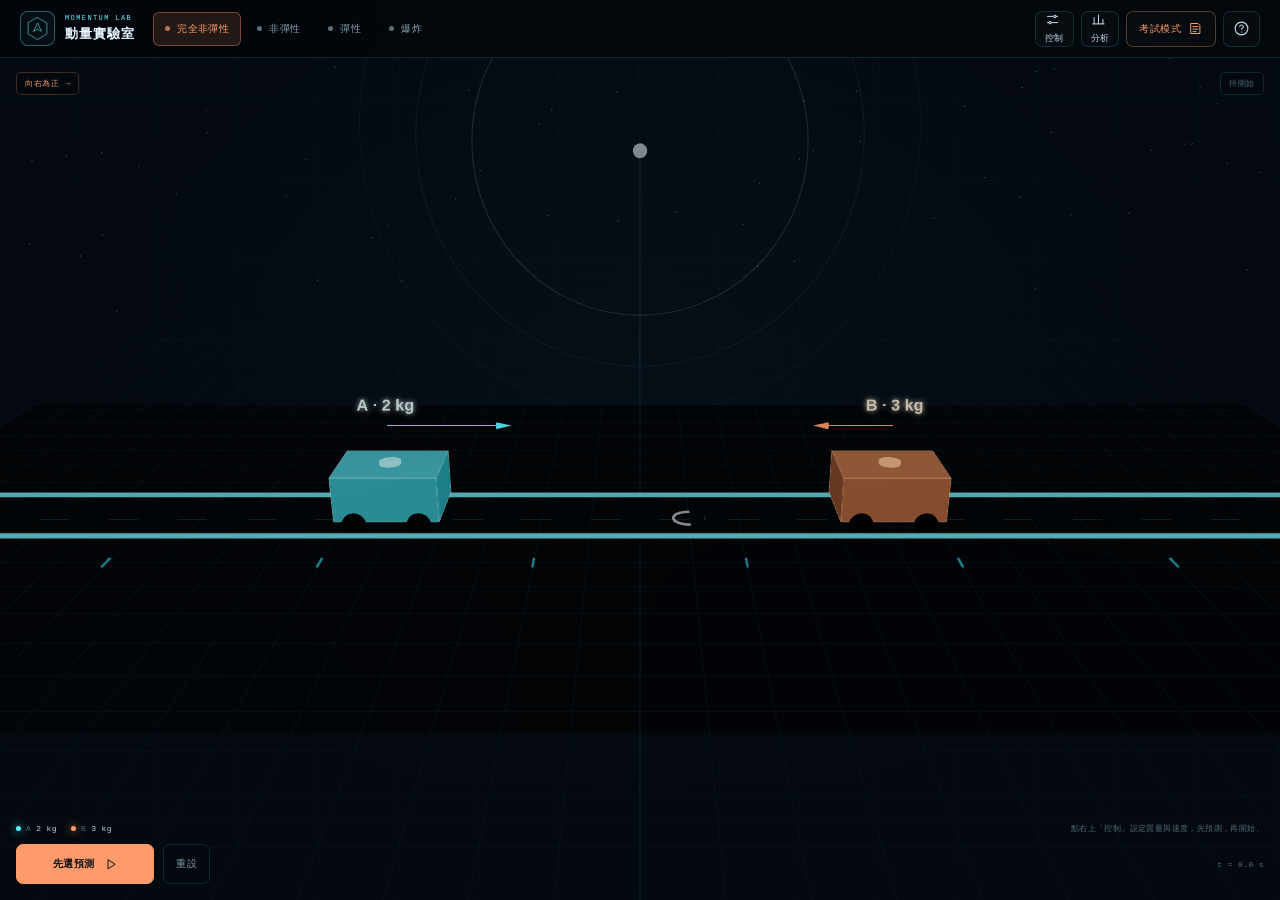
==== games/momentum/index.html @ 93da6396 "feat: add momentum lab simulator" ====
<!DOCTYPE html>
<html lang="zh-Hant">
<head>
  <meta charset="UTF-8" />
  <meta name="viewport" content="width=device-width, initial-scale=1, viewport-fit=cover" />
  <meta name="theme-color" content="#05080d" />
  <meta name="apple-mobile-web-app-capable" content="yes" />
  <meta name="mobile-web-app-capable" content="yes" />
  <meta name="apple-mobile-web-app-status-bar-style" content="black-translucent" />
  <meta name="apple-mobile-web-app-title" content="動量實驗室" />
  <meta name="description" content="動量實驗室：用互動 3D 碰撞學習動量守恆、完全非彈性、非彈性、彈性碰撞與爆炸，附文字題考試模式。" />
  <title>動量實驗室 · Momentum Lab</title>
  <link rel="manifest" href="./manifest.webmanifest" />
  <link rel="apple-touch-icon" href="./icons/apple-touch-icon.png" />
  <link rel="icon" href="./icons/favicon-32.png" />
  <link rel="stylesheet" href="./style.css" />
</head>
<body>
  <div class="app" id="app">
    <header class="topbar">
      <a class="brand" href="../../" aria-label="回到學習遊戲庫">
        <span class="brand-mark" aria-hidden="true">
          <svg viewBox="0 0 64 64">
            <path d="M32 4 56 18v28L32 60 8 46V18Z" />
            <path d="M22 39 32 18l10 21-10-5Z" />
          </svg>
        </span>
        <span class="brand-copy">
          <span class="brand-kicker">MOMENTUM LAB</span>
          <span class="brand-name">動量實驗室</span>
        </span>
      </a>

      <nav class="scenario-tabs" id="scenarioTabs" role="tablist" aria-label="碰撞情景"></nav>

      <div class="top-actions">
        <button class="icon-btn mobile-panel-btn" id="controlToggle" type="button" aria-label="開啟控制面板">
          <svg viewBox="0 0 24 24" aria-hidden="true"><path d="M4 7h10M18 7h2M4 17h2M10 17h10"/><circle cx="16" cy="7" r="2"/><circle cx="8" cy="17" r="2"/></svg>
          <span>控制</span>
        </button>
        <button class="icon-btn mobile-panel-btn" id="analysisToggle" type="button" aria-label="開啟分析面板">
          <svg viewBox="0 0 24 24" aria-hidden="true"><path d="M5 19V9M12 19V5M19 19v-7"/><path d="M3 19h18"/></svg>
          <span>分析</span>
        </button>
        <button class="pill-btn exam-btn" id="examBtn" type="button">
          <span>考試模式</span>
          <svg viewBox="0 0 24 24" aria-hidden="true"><path d="M5 4h11l3 3v13H5Z"/><path d="M8 9h8M8 13h8M8 17h5"/></svg>
        </button>
        <button class="icon-btn" id="guideBtn" type="button" aria-label="玩法說明">
          <svg viewBox="0 0 24 24" aria-hidden="true"><circle cx="12" cy="12" r="9"/><path d="M9.5 9a2.6 2.6 0 0 1 5.1.5c0 1.7-2.6 2-2.6 3.7M12 17h.01"/></svg>
        </button>
      </div>
    </header>

    <main class="workspace">
      <aside class="panel setup-panel" id="setupPanel" aria-label="實驗設定">
        <div class="panel-head">
          <div>
            <span class="eyebrow">SETUP</span>
            <h2 id="scenarioTitle">完全非彈性</h2>
          </div>
          <button class="panel-close" type="button" data-close-panel aria-label="關閉控制面板">×</button>
        </div>
        <p class="scenario-desc" id="scenarioDesc"></p>

        <div class="concept-card">
          <span class="label">CORE IDEA</span>
          <p id="scenarioConcept"></p>
        </div>

        <div class="control-list" id="controlList">
          <label class="control-row">
            <span class="control-label">質量 m₁ <b id="m1Val">2.0 kg</b></span>
            <input id="m1" type="range" min="1" max="6" step="0.5" value="2" />
          </label>
          <label class="control-row">
            <span class="control-label">質量 m₂ <b id="m2Val">3.0 kg</b></span>
            <input id="m2" type="range" min="1" max="6" step="0.5" value="3" />
          </label>
          <div id="velocityControls">
            <label class="control-row">
              <span class="control-label">初速度 u₁ <b id="u1Val">+4.0 m/s</b></span>
              <input id="u1" type="range" min="-6" max="6" step="0.5" value="4" />
            </label>
            <label class="control-row">
              <span class="control-label">初速度 u₂ <b id="u2Val">−2.0 m/s</b></span>
              <input id="u2" type="range" min="-6" max="6" step="0.5" value="-2" />
            </label>
          </div>
          <label class="control-row" id="restitutionGroup" hidden>
            <span class="control-label">恢復係數 e <b id="eVal">0.55</b></span>
            <input id="e" type="range" min="0" max="1" step="0.05" value="0.55" />
            <span class="control-help">e = 分離速度 ÷ 接近速度。e = 0 完全非彈性；e = 1 彈性。DSE 不要求數值，這是延伸。</span>
          </label>
          <label class="control-row" id="energyGroup" hidden>
            <span class="control-label">爆炸能量 E <b id="energyVal">100 J</b></span>
            <input id="energy" type="range" min="20" max="220" step="10" value="100" />
            <span class="control-help">爆炸前靜止；能量來自化學能／彈性能。</span>
          </label>
        </div>

        <div class="prediction-card">
          <span class="label">PREDICT FIRST</span>
          <p id="predictionQuestion">碰撞後，兩車的運動是？</p>
          <div class="prediction-options" id="predictionOptions"></div>
          <p class="prediction-feedback" id="predictionFeedback"></p>
        </div>

        <div class="exam-tip">
          <span class="label">EXAM TIP</span>
          <p id="scenarioTip"></p>
        </div>
      </aside>

      <section class="stage" id="stage" aria-label="3D 碰撞模擬">
        <canvas id="scene"></canvas>
        <div class="stage-top">
          <span class="sign-chip">向右為正 →</span>
          <span class="stage-status" id="stageStatus">待開始</span>
        </div>
        <div class="stage-result" id="stageResult" hidden></div>
        <div class="stage-caption">
          <span><i class="dot dot-a"></i>A <b id="hudM1">2.0 kg</b></span>
          <span><i class="dot dot-b"></i>B <b id="hudM2">3.0 kg</b></span>
          <span class="stage-hint" id="stageHint">設定質量與速度，先預測，再開始。</span>
        </div>
        <div class="stage-bottom">
          <button class="primary-btn run-btn" id="runBtn" type="button">
            <span>開始模擬</span>
            <svg viewBox="0 0 24 24" aria-hidden="true"><path d="M8 5v14l11-7Z"/></svg>
          </button>
          <button class="ghost-btn" id="resetBtn" type="button">重設</button>
          <span class="time-readout" id="timeReadout">t = 0.0 s</span>
        </div>
      </section>

      <aside class="panel analysis-panel" id="analysisPanel" aria-label="數據與分析">
        <div class="panel-head">
          <div>
            <span class="eyebrow">ANALYSIS</span>
            <h2>數據與分析</h2>
          </div>
          <button class="panel-close" type="button" data-close-panel aria-label="關閉分析面板">×</button>
        </div>

        <div class="summary-grid">
          <div class="summary-card">
            <span>碰撞前</span>
            <p id="beforeSummary">—</p>
          </div>
          <div class="summary-card">
            <span>碰撞後</span>
            <p id="afterSummary">尚未模擬</p>
          </div>
        </div>

        <section class="data-block">
          <div class="data-head"><h3>動量 p</h3><span>kg·m/s</span></div>
          <div class="bars" id="momentumBars"></div>
          <p class="data-note" id="momentumNote">總動量在碰撞前後應相同。</p>
        </section>

        <section class="data-block">
          <div class="data-head"><h3>動能 KE</h3><span>J</span></div>
          <div class="bars" id="energyBars"></div>
          <p class="data-note" id="energyNote">非彈性碰撞會損失動能；彈性碰撞則守恆。</p>
        </section>

        <section class="equation-card">
          <div class="equation-head">
            <h3>方程式</h3>
            <button class="text-btn" id="derivationBtn" type="button">顯示推導</button>
          </div>
          <div class="equation-body" id="equationBlock">—</div>
          <div class="derivation" id="derivationBlock" hidden></div>
        </section>

        <div class="system-note">
          <span class="label">SYSTEM</span>
          <p id="systemNote">系統：A + B；水平方向外力可忽略，總動量守恆。</p>
        </div>
      </aside>
    </main>

    <div class="scrim" id="scrim" hidden></div>

    <div class="modal" id="examModal" hidden>
      <div class="modal-card exam-card" role="dialog" aria-modal="true" aria-labelledby="examTitle">
        <div class="modal-head">
          <div>
            <span class="eyebrow">EXAM MODE</span>
            <h2 id="examTitle">文字題訓練</h2>
          </div>
          <button class="close-btn" id="examClose" type="button" aria-label="關閉考試模式">×</button>
        </div>
        <div class="exam-types" id="examTypes"></div>
        <div class="exam-body">
          <span class="exam-meta" id="examMeta">完全非彈性 · 一維</span>
          <div class="exam-question" id="examQuestion"></div>
          <div class="exam-fields" id="examFields"></div>
          <div class="exam-actions">
            <button class="primary-btn" id="examCheck" type="button">檢查答案</button>
            <button class="ghost-btn" id="examHint" type="button">提示</button>
            <button class="ghost-btn" id="examSolutionBtn" type="button">顯示解法</button>
            <button class="text-btn" id="examNext" type="button">下一題 →</button>
          </div>
          <div class="exam-feedback" id="examFeedback" role="status"></div>
          <div class="exam-solution" id="examSolution" hidden></div>
        </div>
      </div>
    </div>

    <div class="modal" id="guideModal" hidden>
      <div class="modal-card guide-card" role="dialog" aria-modal="true" aria-labelledby="guideTitle">
        <div class="modal-head">
          <div>
            <span class="eyebrow">HOW TO LEARN</span>
            <h2 id="guideTitle">不要只看動畫</h2>
          </div>
          <button class="close-btn" id="guideClose" type="button" aria-label="關閉說明">×</button>
        </div>
        <div class="guide-steps">
          <div><b>01</b><p><strong>先預測</strong><br />選一個你認為會發生的結果，不要先按模擬。</p></div>
          <div><b>02</b><p><strong>再觀察</strong><br />按「開始模擬」，同時看動畫、動量棒和能量棒。</p></div>
          <div><b>03</b><p><strong>寫守恆式</strong><br />選系統、定正方向、寫出碰前 = 碰後，再代入數字。</p></div>
          <div><b>04</b><p><strong>去考試</strong><br />用「考試模式」做文字題；先自己寫，再看 marking steps。</p></div>
        </div>
        <div class="guide-note">
          <span class="label">記住</span>
          <p>動量是向量，可以有正負；動能永遠是正數。非彈性碰撞中，動量守恆，但動能會轉為熱、聲和形變。遇到牆、摩擦力或繩張力等外力，不能直接用動量守恆，要用衝量 J = FΔt = Δp。</p>
        </div>
        <button class="primary-btn" id="guideStart" type="button">開始探索</button>
      </div>
    </div>

    <div class="orientation-lock" id="orientationLock">
      <div class="orientation-card">
        <span class="orientation-icon" aria-hidden="true">↻</span>
        <h2>請轉為橫向</h2>
        <p>動量實驗室需要橫向空間，才能同時看到動畫、控制與數據。</p>
      </div>
    </div>

    <div class="toast" id="toast" role="status" aria-live="polite"></div>
  </div>

  <script type="module" src="./src/main.js"></script>
</body>
</html>
---- games/momentum/style.css ----
:root {
  --bg: #03060a;
  --bg-soft: #071019;
  --panel: rgba(7, 15, 23, 0.94);
  --panel-2: rgba(9, 20, 30, 0.78);
  --stage: #040a11;
  --ink: #e9f8ff;
  --ink-soft: #c1d7e1;
  --muted: #839dab;
  --faint: #526b79;
  --cyan: #5ff3ff;
  --amber: #ffb45c;
  --line: rgba(95, 243, 255, 0.14);
  --line-strong: rgba(95, 243, 255, 0.34);
  --good: #70e6b1;
  --bad: #ff7d86;
  --mono: "SFMono-Regular", Consolas, "Liberation Mono", Menlo, monospace;
  --sans: "Noto Sans TC", "PingFang TC", "Microsoft JhengHei", system-ui, sans-serif;
  --topbar-h: 58px;
  --accent: #ff9b6a;
  --accent-soft: rgba(255, 155, 106, 0.13);
}

* {
  box-sizing: border-box;
}

[hidden] {
  display: none !important;
}

html,
body {
  min-height: 100%;
}

body {
  margin: 0;
  overflow: hidden;
  background:
    radial-gradient(ellipse at 74% 0%, rgba(24, 70, 91, 0.2), transparent 48%),
    radial-gradient(ellipse at 4% 100%, rgba(34, 28, 45, 0.24), transparent 45%),
    var(--bg);
  color: var(--ink);
  font-family: var(--sans);
  -webkit-font-smoothing: antialiased;
}

button,
input {
  font: inherit;
}

button {
  -webkit-tap-highlight-color: transparent;
  cursor: pointer;
}

svg {
  fill: none;
  stroke: currentColor;
  stroke-linecap: round;
  stroke-linejoin: round;
  stroke-width: 1.6;
}

.app {
  width: 100%;
  height: 100dvh;
  min-height: 0;
  overflow: hidden;
}

.app[data-scenario="perfectly-inelastic"] {
  --accent: #ff9b6a;
  --accent-soft: rgba(255, 155, 106, 0.13);
}

.app[data-scenario="inelastic"] {
  --accent: #ffc56d;
  --accent-soft: rgba(255, 197, 109, 0.13);
}

.app[data-scenario="elastic"] {
  --accent: #5ff3ff;
  --accent-soft: rgba(95, 243, 255, 0.12);
}

.app[data-scenario="explosion"] {
  --accent: #ff7bad;
  --accent-soft: rgba(255, 123, 173, 0.13);
}

/* ---------- topbar ---------- */

.topbar {
  position: relative;
  z-index: 20;
  display: flex;
  gap: 18px;
  align-items: center;
  height: var(--topbar-h);
  padding: 0 20px;
  border-bottom: 1px solid var(--line);
  background: rgba(3, 7, 11, 0.86);
  backdrop-filter: blur(18px);
}

.brand {
  display: flex;
  gap: 10px;
  align-items: center;
  flex: 0 0 auto;
  color: var(--ink);
  text-decoration: none;
}

.brand-mark {
  display: grid;
  width: 35px;
  height: 35px;
  place-items: center;
  border: 1px solid var(--line-strong);
  border-radius: 8px;
  color: var(--cyan);
  background: rgba(95, 243, 255, 0.04);
}

.brand-mark svg {
  width: 25px;
  height: 25px;
  stroke-width: 1.4;
}

.brand-copy {
  display: flex;
  flex-direction: column;
  gap: 3px;
}

.brand-kicker {
  color: var(--cyan);
  font-family: var(--mono);
  font-size: 7px;
  letter-spacing: 0.2em;
}

.brand-name {
  font-size: 13px;
  font-weight: 600;
  letter-spacing: 0.08em;
  white-space: nowrap;
}

.scenario-tabs {
  display: flex;
  flex: 1;
  gap: 4px;
  min-width: 0;
  overflow-x: auto;
  scrollbar-width: none;
}

.scenario-tabs::-webkit-scrollbar {
  display: none;
}

.scenario-tab {
  display: flex;
  gap: 7px;
  align-items: center;
  flex: 0 0 auto;
  min-height: 34px;
  padding: 0 11px;
  border: 1px solid transparent;
  border-radius: 6px;
  background: transparent;
  color: var(--muted);
  font-size: 10px;
  letter-spacing: 0.04em;
  white-space: nowrap;
  transition: color 0.2s ease, border-color 0.2s ease, background 0.2s ease;
}

.scenario-tab::before {
  width: 5px;
  height: 5px;
  border-radius: 50%;
  background: currentColor;
  content: "";
  opacity: 0.7;
}

.scenario-tab:hover,
.scenario-tab:focus-visible {
  border-color: var(--line);
  color: var(--ink-soft);
}

.scenario-tab.is-active {
  border-color: color-mix(in srgb, var(--accent) 38%, transparent);
  background: var(--accent-soft);
  color: var(--accent);
}

.top-actions {
  display: flex;
  gap: 7px;
  align-items: center;
  flex: 0 0 auto;
}

.icon-btn,
.pill-btn {
  display: inline-flex;
  gap: 7px;
  align-items: center;
  justify-content: center;
  min-width: 36px;
  min-height: 36px;
  border: 1px solid var(--line);
  border-radius: 7px;
  background: rgba(255, 255, 255, 0.02);
  color: var(--ink-soft);
  font-size: 10px;
  letter-spacing: 0.04em;
  text-decoration: none;
  transition: border-color 0.2s ease, color 0.2s ease, background 0.2s ease;
}

.icon-btn {
  padding: 0 9px;
}

.icon-btn svg {
  width: 17px;
  height: 17px;
}

.pill-btn {
  padding: 0 12px;
}

.pill-btn svg {
  width: 15px;
  height: 15px;
}

.icon-btn:hover,
.icon-btn:focus-visible,
.pill-btn:hover,
.pill-btn:focus-visible {
  border-color: var(--line-strong);
  background: var(--accent-soft);
  color: var(--accent);
}

.exam-btn {
  border-color: color-mix(in srgb, var(--accent) 32%, transparent);
  color: var(--accent);
}

.mobile-panel-btn {
  display: none;
}

/* ---------- workspace ---------- */

.workspace {
  display: grid;
  grid-template-columns: 292px minmax(0, 1fr) 320px;
  height: calc(100dvh - var(--topbar-h));
  min-height: 0;
}

.panel {
  position: relative;
  z-index: 5;
  min-height: 0;
  padding: 18px 17px 20px;
  overflow-y: auto;
  background: linear-gradient(180deg, rgba(7, 15, 23, 0.96), rgba(5, 11, 17, 0.98));
  scrollbar-color: rgba(95, 243, 255, 0.2) transparent;
  scrollbar-width: thin;
}

.setup-panel {
  border-right: 1px solid var(--line);
}

.analysis-panel {
  border-left: 1px solid var(--line);
}

.panel::-webkit-scrollbar {
  width: 5px;
}

.panel::-webkit-scrollbar-thumb {
  border-radius: 5px;
  background: rgba(95, 243, 255, 0.18);
}

.panel-head {
  display: flex;
  gap: 10px;
  align-items: flex-start;
  justify-content: space-between;
  margin-bottom: 12px;
}

.panel-head .eyebrow,
.label {
  display: block;
  color: var(--accent);
  font-family: var(--mono);
  font-size: 7px;
  letter-spacing: 0.18em;
}

.panel-head h2 {
  margin: 4px 0 0;
  color: var(--ink);
  font-size: 22px;
  font-weight: 600;
  letter-spacing: 0.03em;
}

.panel-close {
  display: none;
  width: 36px;
  height: 36px;
  border: 1px solid var(--line);
  border-radius: 7px;
  background: transparent;
  color: var(--muted);
  font-size: 20px;
  line-height: 1;
}

.scenario-desc {
  margin: 0 0 15px;
  color: var(--muted);
  font-size: 11px;
  line-height: 1.75;
}

.concept-card {
  margin-bottom: 17px;
  padding: 11px 12px;
  border: 1px solid color-mix(in srgb, var(--accent) 20%, transparent);
  border-left: 2px solid var(--accent);
  border-radius: 0 7px 7px 0;
  background: var(--accent-soft);
}

.concept-card p {
  margin: 6px 0 0;
  color: var(--ink-soft);
  font-size: 10px;
  line-height: 1.7;
}

.control-list {
  display: flex;
  flex-direction: column;
  gap: 12px;
  padding-bottom: 17px;
  border-bottom: 1px solid var(--line);
}

.control-row {
  display: flex;
  flex-direction: column;
  gap: 8px;
}

.control-label {
  display: flex;
  align-items: baseline;
  justify-content: space-between;
  color: var(--muted);
  font-size: 10px;
}

.control-label b {
  color: var(--accent);
  font-family: var(--mono);
  font-size: 10px;
  font-weight: 500;
}

input[type="range"] {
  width: 100%;
  height: 5px;
  margin: 0;
  appearance: none;
  border-radius: 5px;
  outline: none;
  background: linear-gradient(90deg, var(--accent) 0%, var(--accent) 46%, rgba(95, 243, 255, 0.12) 46%, rgba(95, 243, 255, 0.12) 100%);
  accent-color: var(--accent);
}

input[type="range"]::-webkit-slider-thumb {
  width: 17px;
  height: 17px;
  appearance: none;
  border: 2px solid var(--bg);
  border-radius: 50%;
  background: var(--accent);
  box-shadow: 0 0 10px color-mix(in srgb, var(--accent) 48%, transparent);
  cursor: pointer;
}

input[type="range"]::-moz-range-thumb {
  width: 14px;
  height: 14px;
  border: 2px solid var(--bg);
  border-radius: 50%;
  background: var(--accent);
  cursor: pointer;
}

.control-help {
  color: var(--faint);
  font-size: 9px;
  line-height: 1.55;
}

.prediction-card {
  margin-top: 17px;
  padding: 13px 13px 12px;
  border: 1px solid color-mix(in srgb, var(--accent) 18%, transparent);
  border-radius: 9px;
  background: rgba(255, 255, 255, 0.018);
}

.prediction-card > p {
  margin: 7px 0 10px;
  color: var(--ink-soft);
  font-size: 11px;
  line-height: 1.55;
}

.prediction-options {
  display: flex;
  flex-direction: column;
  gap: 6px;
}

.prediction-option {
  width: 100%;
  min-height: 35px;
  padding: 7px 9px;
  border: 1px solid var(--line);
  border-radius: 6px;
  background: transparent;
  color: var(--muted);
  font-size: 10px;
  line-height: 1.4;
  text-align: left;
  transition: border-color 0.2s ease, color 0.2s ease, background 0.2s ease;
}

.prediction-option:hover,
.prediction-option:focus-visible {
  border-color: var(--line-strong);
  color: var(--ink-soft);
}

.prediction-option.is-selected {
  border-color: color-mix(in srgb, var(--accent) 46%, transparent);
  background: var(--accent-soft);
  color: var(--ink);
}

.prediction-option.is-correct {
  border-color: rgba(112, 230, 177, 0.45);
  background: rgba(112, 230, 177, 0.08);
  color: var(--good);
}

.prediction-option.is-wrong {
  border-color: rgba(255, 125, 134, 0.4);
  background: rgba(255, 125, 134, 0.08);
  color: var(--bad);
}

.prediction-feedback {
  min-height: 0;
  margin: 8px 0 0;
  color: var(--muted);
  font-size: 9px;
  line-height: 1.55;
}

.prediction-feedback.is-good {
  color: var(--good);
}

.prediction-feedback.is-bad {
  color: var(--bad);
}

.exam-tip {
  margin-top: 16px;
  padding-top: 14px;
  border-top: 1px solid var(--line);
}

.exam-tip p {
  margin: 6px 0 0;
  color: var(--faint);
  font-size: 9.5px;
  line-height: 1.7;
}

/* ---------- stage ---------- */

.stage {
  position: relative;
  min-width: 0;
  min-height: 0;
  overflow: hidden;
  background:
    radial-gradient(ellipse at 50% 40%, rgba(20, 56, 74, 0.2), transparent 60%),
    var(--stage);
}

.stage::before {
  position: absolute;
  inset: 0;
  z-index: 0;
  background:
    linear-gradient(180deg, rgba(3, 8, 13, 0.15), rgba(3, 8, 13, 0.7)),
    repeating-linear-gradient(90deg, transparent 0 79px, rgba(95, 243, 255, 0.022) 79px 80px),
    repeating-linear-gradient(0deg, transparent 0 79px, rgba(95, 243, 255, 0.022) 79px 80px);
  content: "";
  pointer-events: none;
}

#scene {
  position: absolute;
  inset: 0;
  z-index: 1;
  display: block;
  width: 100%;
  height: 100%;
}

.stage-top {
  position: absolute;
  top: 14px;
  right: 16px;
  left: 16px;
  z-index: 2;
  display: flex;
  align-items: center;
  justify-content: space-between;
  pointer-events: none;
}

.sign-chip,
.stage-status {
  padding: 5px 8px;
  border: 1px solid var(--line);
  border-radius: 5px;
  background: rgba(3, 8, 13, 0.64);
  color: var(--muted);
  font-family: var(--mono);
  font-size: 8px;
  letter-spacing: 0.08em;
  backdrop-filter: blur(8px);
}

.sign-chip {
  color: var(--accent);
  border-color: color-mix(in srgb, var(--accent) 24%, transparent);
}

.stage-status {
  color: var(--faint);
}

.stage-status.is-running {
  color: var(--accent);
}

.stage-result {
  position: absolute;
  top: 49px;
  left: 50%;
  z-index: 2;
  max-width: calc(100% - 28px);
  padding: 6px 10px;
  border: 1px solid color-mix(in srgb, var(--accent) 26%, transparent);
  border-radius: 5px;
  background: rgba(3, 8, 13, 0.72);
  color: var(--ink-soft);
  font-family: var(--mono);
  font-size: 8px;
  letter-spacing: 0.04em;
  line-height: 1.5;
  text-align: center;
  pointer-events: none;
  transform: translateX(-50%);
  backdrop-filter: blur(8px);
}

.stage-result[hidden] {
  display: none !important;
}

.stage-caption {
  position: absolute;
  right: 16px;
  bottom: 66px;
  left: 16px;
  z-index: 2;
  display: flex;
  gap: 14px;
  align-items: center;
  color: var(--faint);
  font-family: var(--mono);
  font-size: 8px;
  letter-spacing: 0.05em;
  pointer-events: none;
}

.stage-caption span {
  display: inline-flex;
  gap: 5px;
  align-items: center;
}

.stage-caption b {
  color: var(--ink-soft);
  font-weight: 500;
}

.dot {
  display: inline-block;
  width: 5px;
  height: 5px;
  border-radius: 50%;
}

.dot-a {
  background: var(--cyan);
  box-shadow: 0 0 8px var(--cyan);
}

.dot-b {
  background: var(--accent);
  box-shadow: 0 0 8px var(--accent);
}

.stage-hint {
  margin-left: auto;
  color: var(--faint);
}

.stage-bottom {
  position: absolute;
  right: 16px;
  bottom: 16px;
  left: 16px;
  z-index: 2;
  display: flex;
  gap: 9px;
  align-items: center;
}

.primary-btn,
.ghost-btn,
.text-btn {
  display: inline-flex;
  gap: 8px;
  align-items: center;
  justify-content: center;
  min-height: 40px;
  border-radius: 7px;
  font-size: 10px;
  letter-spacing: 0.05em;
  transition: border-color 0.2s ease, background 0.2s ease, color 0.2s ease, transform 0.2s ease;
}

.primary-btn {
  padding: 0 16px;
  border: 1px solid var(--accent);
  background: var(--accent);
  color: #081014;
  font-weight: 700;
}

.primary-btn:hover,
.primary-btn:focus-visible {
  filter: brightness(1.08);
  transform: translateY(-1px);
}

.primary-btn svg {
  width: 15px;
  height: 15px;
}

.ghost-btn {
  padding: 0 12px;
  border: 1px solid var(--line);
  background: rgba(3, 8, 13, 0.5);
  color: var(--muted);
}

.ghost-btn:hover,
.ghost-btn:focus-visible {
  border-color: var(--line-strong);
  color: var(--ink-soft);
}

.text-btn {
  min-height: 32px;
  padding: 0;
  border: 0;
  background: transparent;
  color: var(--accent);
}

.text-btn:hover,
.text-btn:focus-visible {
  text-decoration: underline;
}

.run-btn {
  min-width: 138px;
}

.run-btn:disabled {
  cursor: default;
  filter: grayscale(0.5);
  opacity: 0.55;
  transform: none;
}

.time-readout {
  margin-left: auto;
  color: var(--faint);
  font-family: var(--mono);
  font-size: 8px;
  letter-spacing: 0.05em;
}

/* ---------- analysis ---------- */

.summary-grid {
  display: grid;
  grid-template-columns: 1fr 1fr;
  gap: 7px;
  margin-bottom: 16px;
}

.summary-card {
  padding: 9px 10px;
  border: 1px solid var(--line);
  border-radius: 7px;
  background: rgba(255, 255, 255, 0.018);
}

.summary-card span {
  color: var(--faint);
  font-family: var(--mono);
  font-size: 7px;
  letter-spacing: 0.1em;
}

.summary-card p {
  margin: 6px 0 0;
  color: var(--ink-soft);
  font-family: var(--mono);
  font-size: 8.5px;
  line-height: 1.6;
  white-space: pre-line;
}

.data-block {
  padding: 13px 0;
  border-top: 1px solid var(--line);
}

.data-head {
  display: flex;
  gap: 8px;
  align-items: baseline;
  justify-content: space-between;
  margin-bottom: 9px;
}

.data-head h3 {
  margin: 0;
  color: var(--ink-soft);
  font-size: 11px;
  font-weight: 550;
  letter-spacing: 0.04em;
}

.data-head span {
  color: var(--faint);
  font-family: var(--mono);
  font-size: 7px;
}

.bars {
  display: flex;
  flex-direction: column;
  gap: 9px;
}

.bar-group {
  display: flex;
  flex-direction: column;
  gap: 5px;
}

.bar-group-label {
  color: var(--faint);
  font-family: var(--mono);
  font-size: 7px;
  letter-spacing: 0.1em;
}

.bar-row {
  display: grid;
  grid-template-columns: 46px minmax(0, 1fr) 48px;
  gap: 7px;
  align-items: center;
}

.bar-label {
  overflow: hidden;
  color: var(--muted);
  font-family: var(--mono);
  font-size: 7.5px;
  text-overflow: ellipsis;
  white-space: nowrap;
}

.bar-track {
  position: relative;
  height: 7px;
  overflow: hidden;
  border-radius: 4px;
  background: rgba(95, 243, 255, 0.06);
}

.bar-track::after {
  position: absolute;
  top: 0;
  bottom: 0;
  left: 50%;
  width: 1px;
  background: rgba(95, 243, 255, 0.22);
  content: "";
}

.bar-fill {
  position: absolute;
  top: 0;
  bottom: 0;
  left: var(--bar-left, 50%);
  width: var(--bar-width, 0%);
  border-radius: 4px;
  background: var(--bar-color, var(--cyan));
  opacity: 0.85;
  transition: width 0.35s ease, left 0.35s ease;
}

.bar-value {
  color: var(--ink-soft);
  font-family: var(--mono);
  font-size: 7.5px;
  text-align: right;
  white-space: nowrap;
}

.data-note {
  margin: 9px 0 0;
  color: var(--faint);
  font-size: 8.5px;
  line-height: 1.55;
}

.equation-card {
  margin-top: 4px;
  padding: 12px;
  border: 1px solid var(--line);
  border-radius: 8px;
  background: rgba(255, 255, 255, 0.018);
}

.equation-head {
  display: flex;
  gap: 8px;
  align-items: center;
  justify-content: space-between;
}

.equation-head h3 {
  margin: 0;
  color: var(--ink-soft);
  font-size: 10px;
  font-weight: 550;
}

.equation-body {
  margin-top: 9px;
  color: var(--ink-soft);
  font-family: var(--mono);
  font-size: 9px;
  line-height: 1.85;
  white-space: pre-line;
}

.derivation {
  margin-top: 10px;
  padding-top: 10px;
  border-top: 1px dashed var(--line);
}

.derivation p {
  margin: 0 0 7px;
  color: var(--muted);
  font-family: var(--mono);
  font-size: 8.5px;
  line-height: 1.65;
}

.system-note {
  margin-top: 14px;
  padding-top: 13px;
  border-top: 1px solid var(--line);
}

.system-note p {
  margin: 6px 0 0;
  color: var(--faint);
  font-size: 9px;
  line-height: 1.6;
}

/* ---------- scrim / modal ---------- */

.scrim {
  position: fixed;
  inset: 0;
  z-index: 55;
  background: rgba(1, 4, 8, 0.65);
  backdrop-filter: blur(4px);
}

.scrim[hidden] {
  display: none !important;
}

.modal {
  position: fixed;
  inset: 0;
  z-index: 100;
  display: grid;
  padding: 18px;
  overflow-y: auto;
  place-items: center;
  background: rgba(1, 4, 8, 0.78);
  backdrop-filter: blur(9px);
}

.modal[hidden] {
  display: none !important;
}

.modal-card {
  position: relative;
  width: min(720px, 94vw);
  max-height: 92dvh;
  padding: 23px 24px;
  overflow-y: auto;
  border: 1px solid var(--line-strong);
  border-radius: 16px;
  background: linear-gradient(145deg, rgba(9, 20, 29, 0.99), rgba(5, 11, 17, 0.99));
  box-shadow: 0 30px 120px rgba(0, 0, 0, 0.55);
  scrollbar-width: thin;
}

.modal-head {
  display: flex;
  gap: 12px;
  align-items: flex-start;
  justify-content: space-between;
  margin-bottom: 14px;
}

.modal-head .eyebrow {
  color: var(--accent);
  font-family: var(--mono);
  font-size: 8px;
  letter-spacing: 0.2em;
}

.modal-head h2 {
  margin: 4px 0 0;
  color: var(--ink);
  font-size: 25px;
  font-weight: 600;
  letter-spacing: 0.03em;
}

.close-btn {
  display: grid;
  width: 36px;
  height: 36px;
  flex: 0 0 auto;
  place-items: center;
  border: 1px solid var(--line);
  border-radius: 8px;
  background: transparent;
  color: var(--muted);
  font-size: 21px;
  line-height: 1;
}

.close-btn:hover {
  border-color: var(--line-strong);
  color: var(--ink-soft);
}

/* ---------- exam ---------- */

.exam-types {
  display: flex;
  flex-wrap: wrap;
  gap: 6px;
  margin-bottom: 16px;
}

.exam-type-btn {
  min-height: 31px;
  padding: 0 10px;
  border: 1px solid var(--line);
  border-radius: 5px;
  background: transparent;
  color: var(--muted);
  font-size: 9px;
}

.exam-type-btn.is-active {
  border-color: color-mix(in srgb, var(--accent) 45%, transparent);
  background: var(--accent-soft);
  color: var(--accent);
}

.exam-meta {
  display: block;
  margin-bottom: 7px;
  color: var(--faint);
  font-family: var(--mono);
  font-size: 7.5px;
  letter-spacing: 0.1em;
}

.exam-question {
  padding: 15px 16px;
  border: 1px solid var(--line);
  border-radius: 8px;
  background: rgba(255, 255, 255, 0.018);
  color: var(--ink-soft);
  font-size: 12.5px;
  line-height: 1.9;
  white-space: pre-line;
}

.exam-fields {
  display: grid;
  gap: 9px;
  margin-top: 14px;
}

.exam-field {
  display: grid;
  grid-template-columns: minmax(0, 1fr) 120px 34px;
  gap: 8px;
  align-items: center;
}

.exam-field label {
  color: var(--muted);
  font-size: 10px;
}

.exam-field input {
  width: 100%;
  height: 38px;
  padding: 0 10px;
  border: 1px solid var(--line);
  border-radius: 6px;
  outline: none;
  background: rgba(0, 0, 0, 0.22);
  color: var(--ink);
  font-family: var(--mono);
  font-size: 12px;
}

.exam-field input:focus {
  border-color: var(--accent);
}

.exam-field input.is-correct {
  border-color: rgba(112, 230, 177, 0.6);
  color: var(--good);
}

.exam-field input.is-wrong {
  border-color: rgba(255, 125, 134, 0.55);
  color: var(--bad);
}

.exam-unit {
  color: var(--faint);
  font-family: var(--mono);
  font-size: 9px;
}

.exam-actions {
  display: flex;
  flex-wrap: wrap;
  gap: 8px;
  align-items: center;
  margin-top: 15px;
}

.exam-actions .primary-btn,
.exam-actions .ghost-btn {
  min-height: 38px;
}

.exam-feedback {
  min-height: 0;
  margin-top: 10px;
  color: var(--muted);
  font-size: 10px;
  line-height: 1.6;
}

.exam-feedback.is-good {
  color: var(--good);
}

.exam-feedback.is-bad {
  color: var(--bad);
}

.exam-feedback p {
  margin: 0 0 4px;
}

.exam-solution {
  margin-top: 14px;
  padding: 13px 14px;
  border: 1px solid var(--line);
  border-radius: 8px;
  background: rgba(95, 243, 255, 0.035);
}

.exam-solution h3 {
  margin: 0 0 8px;
  color: var(--ink-soft);
  font-size: 12px;
  font-weight: 550;
}

.exam-solution ol {
  display: flex;
  flex-direction: column;
  gap: 7px;
  margin: 0;
  padding-left: 18px;
}

.exam-solution li {
  color: var(--muted);
  font-size: 10px;
  line-height: 1.7;
}

.exam-tip-line {
  margin-top: 10px;
  padding-top: 9px;
  border-top: 1px dashed var(--line);
  color: var(--faint);
  font-size: 9px;
  line-height: 1.6;
}

/* ---------- guide ---------- */

.guide-steps {
  display: grid;
  grid-template-columns: 1fr 1fr;
  gap: 10px;
}

.guide-steps > div {
  display: flex;
  gap: 10px;
  padding: 12px;
  border: 1px solid var(--line);
  border-radius: 8px;
  background: rgba(255, 255, 255, 0.018);
}

.guide-steps b {
  color: var(--accent);
  font-family: var(--mono);
  font-size: 10px;
  font-weight: 500;
}

.guide-steps p {
  margin: 0;
  color: var(--muted);
  font-size: 10px;
  line-height: 1.65;
}

.guide-steps strong {
  color: var(--ink-soft);
  font-weight: 550;
}

.guide-note {
  margin-top: 14px;
  padding: 12px;
  border-left: 2px solid var(--amber);
  background: rgba(255, 180, 92, 0.05);
}

.guide-note p {
  margin: 6px 0 0;
  color: var(--muted);
  font-size: 10px;
  line-height: 1.7;
}

.guide-card > .primary-btn {
  margin-top: 16px;
}

/* ---------- mobile / orientation / toast ---------- */

.mobile-panel-btn {
  display: none;
}

.orientation-lock {
  position: fixed;
  inset: 0;
  z-index: 200;
  display: none;
  padding: 24px;
  place-items: center;
  background: var(--bg);
}

.orientation-card {
  max-width: 360px;
  text-align: center;
}

.orientation-icon {
  display: grid;
  width: 64px;
  height: 64px;
  margin: 0 auto 18px;
  place-items: center;
  border: 1px solid var(--line-strong);
  border-radius: 50%;
  color: var(--cyan);
  font-size: 30px;
}

.orientation-card h2 {
  margin: 0 0 8px;
  font-size: 24px;
}

.orientation-card p {
  margin: 0;
  color: var(--muted);
  font-size: 12px;
  line-height: 1.7;
}

.toast {
  position: fixed;
  bottom: 20px;
  left: 50%;
  z-index: 150;
  max-width: min(460px, 86vw);
  padding: 10px 14px;
  border: 1px solid var(--line-strong);
  border-radius: 8px;
  background: rgba(5, 13, 20, 0.96);
  color: var(--ink-soft);
  font-size: 10px;
  line-height: 1.55;
  opacity: 0;
  pointer-events: none;
  transform: translateX(-50%) translateY(8px);
  transition: opacity 0.2s ease, transform 0.2s ease;
}

.toast.is-visible {
  opacity: 1;
  transform: translateX(-50%) translateY(0);
}

/* ---------- responsive ---------- */

@media (max-width: 1160px) {
  .workspace {
    grid-template-columns: 264px minmax(0, 1fr) 288px;
  }

  .brand-copy .brand-kicker {
    display: none;
  }

  .scenario-tab {
    padding: 0 8px;
    font-size: 9px;
  }

  .pill-btn span {
    display: none;
  }

  .exam-btn {
    min-width: 36px;
  }
}

@media (max-width: 1280px) {
  .workspace {
    grid-template-columns: 1fr;
  }

  .panel {
    position: fixed;
    top: 0;
    bottom: 0;
    z-index: 60;
    width: min(360px, 92vw);
    padding-top: max(16px, env(safe-area-inset-top));
    transition: transform 0.26s ease;
  }

  .setup-panel {
    left: 0;
    transform: translateX(-102%);
    border-right: 1px solid var(--line-strong);
  }

  .analysis-panel {
    right: 0;
    transform: translateX(102%);
    border-left: 1px solid var(--line-strong);
  }

  .panel.is-open {
    transform: translateX(0);
  }

  .panel-close,
  .mobile-panel-btn {
    display: grid;
  }

  .mobile-panel-btn {
    min-width: 36px;
    min-height: 36px;
    padding: 0 9px;
    gap: 5px;
    font-size: 9px;
  }

  .mobile-panel-btn span {
    display: inline;
  }

  .mobile-panel-btn svg {
    width: 15px;
    height: 15px;
  }

  .stage {
    min-height: 0;
  }

  body.panel-open {
    overflow: hidden;
  }
}

@media (max-width: 760px) {
  :root {
    --topbar-h: 52px;
  }

  .topbar {
    gap: 8px;
    padding: 0 10px;
  }

  .brand-mark {
    width: 31px;
    height: 31px;
  }

  .brand-mark svg {
    width: 22px;
    height: 22px;
  }

  .brand-name {
    font-size: 11px;
  }

  .scenario-tabs {
    gap: 2px;
  }

  .scenario-tab {
    min-height: 32px;
    padding: 0 7px;
    font-size: 8px;
  }

  .scenario-tab::before {
    width: 4px;
    height: 4px;
  }

  .top-actions {
    gap: 4px;
  }

  .icon-btn,
  .pill-btn {
    min-width: 32px;
    min-height: 32px;
  }

  .icon-btn {
    padding: 0 7px;
  }

  .icon-btn svg {
    width: 15px;
    height: 15px;
  }

  .pill-btn {
    padding: 0 8px;
  }

  .stage-top {
    top: 9px;
    right: 10px;
    left: 10px;
  }

  .stage-caption {
    right: 10px;
    bottom: 58px;
    left: 10px;
    gap: 9px;
    font-size: 7px;
  }

  .stage-hint {
    display: none;
  }

  .stage-bottom {
    right: 10px;
    bottom: 10px;
    left: 10px;
    gap: 6px;
  }

  .run-btn {
    min-width: 116px;
    min-height: 38px;
    padding: 0 12px;
    font-size: 9px;
  }

  .ghost-btn {
    min-height: 38px;
    padding: 0 10px;
    font-size: 9px;
  }

  .time-readout {
    display: none;
  }

  .modal {
    padding: 10px;
  }

  .modal-card {
    padding: 18px 15px;
  }

  .modal-head h2 {
    font-size: 21px;
  }

  .guide-steps {
    grid-template-columns: 1fr;
  }

  .exam-field {
    grid-template-columns: minmax(0, 1fr) 96px 30px;
  }

  .exam-question {
    padding: 12px;
    font-size: 11px;
  }

  .exam-actions .primary-btn,
  .exam-actions .ghost-btn {
    min-height: 36px;
    padding: 0 10px;
    font-size: 9px;
  }
}

@media (max-height: 500px) and (orientation: landscape) {
  :root {
    --topbar-h: 48px;
  }

  .exam-types {
    margin-bottom: 10px;
  }

  .exam-type-btn {
    min-height: 28px;
    padding: 0 8px;
    font-size: 8px;
  }

  .exam-meta {
    margin-bottom: 4px;
    font-size: 7px;
  }

  .exam-question {
    padding: 10px 12px;
    font-size: 10.5px;
    line-height: 1.75;
  }

  .exam-fields {
    gap: 7px;
    margin-top: 10px;
  }

  .exam-field input {
    height: 34px;
  }

  .exam-actions {
    margin-top: 9px;
  }

  .exam-actions .primary-btn,
  .exam-actions .ghost-btn {
    min-height: 34px;
    font-size: 9px;
  }

  .stage-result {
    top: 43px;
    font-size: 8px;
  }

  .topbar {
    padding: 0 10px;
  }

  .brand-mark {
    width: 30px;
    height: 30px;
  }

  .brand-name {
    font-size: 10px;
  }

  .panel {
    padding-top: 13px;
    padding-bottom: 14px;
  }

  .panel-head h2 {
    font-size: 19px;
  }

  .scenario-desc {
    margin-bottom: 10px;
    font-size: 10px;
  }

  .concept-card {
    margin-bottom: 12px;
    padding: 9px 10px;
  }

  .control-list {
    gap: 9px;
    padding-bottom: 12px;
  }

  .control-row {
    gap: 6px;
  }

  .prediction-card {
    margin-top: 12px;
    padding: 10px;
  }

  .exam-tip {
    margin-top: 11px;
    padding-top: 10px;
  }

  .stage-caption {
    bottom: 55px;
  }

  .stage-bottom {
    bottom: 8px;
  }

  .modal-card {
    max-height: 94dvh;
    padding: 14px 16px;
  }

  .modal-head {
    margin-bottom: 9px;
  }

  .modal-head h2 {
    font-size: 20px;
  }

  .guide-steps > div {
    padding: 8px;
  }

  .guide-note {
    margin-top: 9px;
    padding: 8px;
  }
}

@media (max-height: 380px) and (orientation: landscape) {
  .stage-caption {
    display: none;
  }

  .concept-card {
    display: none;
  }

  .scenario-desc {
    display: none;
  }

  .prediction-card {
    margin-top: 9px;
  }

  .exam-tip {
    display: none;
  }

  .stage-bottom {
    bottom: 6px;
  }

  .modal-card {
    padding: 9px 12px;
  }

  .modal-head {
    margin-bottom: 6px;
  }

  .modal-head h2 {
    font-size: 17px;
  }

  .modal-head .eyebrow {
    font-size: 7px;
  }

  .close-btn {
    width: 30px;
    height: 30px;
    font-size: 18px;
  }

  .exam-types {
    gap: 4px;
    margin-bottom: 6px;
  }

  .exam-type-btn {
    min-height: 23px;
    padding: 0 6px;
    font-size: 7.5px;
  }

  .exam-meta {
    display: none;
  }

  .exam-question {
    padding: 8px 10px;
    font-size: 9.5px;
    line-height: 1.55;
  }

  .exam-fields {
    gap: 5px;
    margin-top: 7px;
  }

  .exam-field {
    grid-template-columns: minmax(0, 1fr) 88px 26px;
    gap: 6px;
  }

  .exam-field label {
    font-size: 9px;
  }

  .exam-field input {
    height: 29px;
    font-size: 10px;
  }

  .exam-actions {
    gap: 5px;
    margin-top: 6px;
  }

  .exam-actions .primary-btn,
  .exam-actions .ghost-btn {
    min-height: 29px;
    padding: 0 8px;
    font-size: 8px;
  }

  .exam-feedback {
    margin-top: 6px;
    font-size: 9px;
  }

  .exam-solution {
    max-height: 130px;
    margin-top: 8px;
    padding: 9px;
    overflow: auto;
  }
}

@media (any-pointer: coarse) and (orientation: portrait) {
  .orientation-lock {
    display: grid;
  }
}

@media (prefers-reduced-motion: reduce) {
  *,
  *::before,
  *::after {
    scroll-behavior: auto !important;
    transition-duration: 0.01ms !important;
    animation-duration: 0.01ms !important;
  }
}
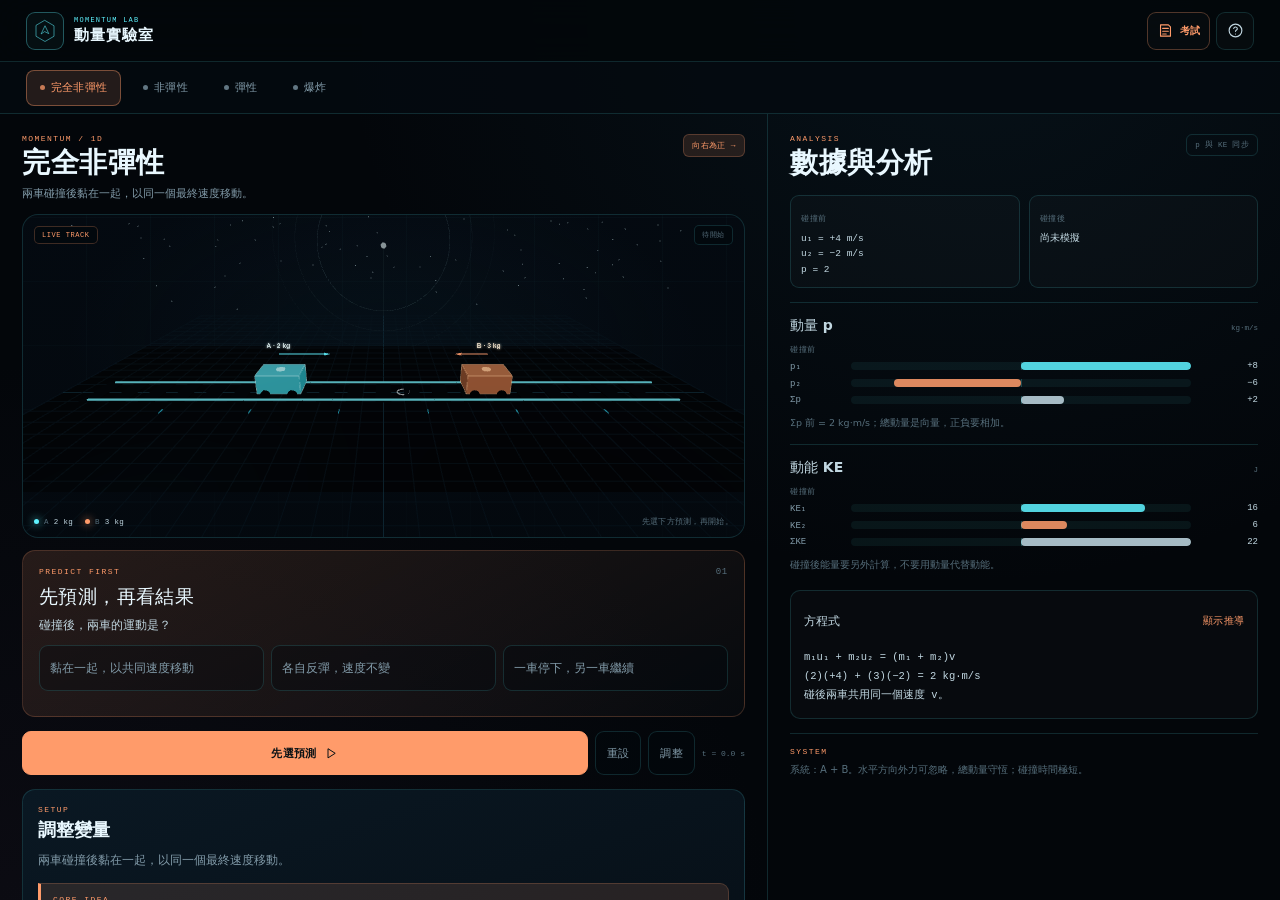
==== commit 3b3c6d20: "redesign: mobile-first momentum app UI" ====
--- a/games/momentum/index.html
+++ b/games/momentum/index.html
@@ -8,7 +8,7 @@
   <meta name="mobile-web-app-capable" content="yes" />
   <meta name="apple-mobile-web-app-status-bar-style" content="black-translucent" />
   <meta name="apple-mobile-web-app-title" content="動量實驗室" />
-  <meta name="description" content="動量實驗室：用互動 3D 碰撞學習動量守恆、完全非彈性、非彈性、彈性碰撞與爆炸，附文字題考試模式。" />
+  <meta name="description" content="動量實驗室：用手機或 iPad 學動量守恆、完全非彈性、非彈性、彈性碰撞與爆炸，附文字題考試模式。" />
   <title>動量實驗室 · Momentum Lab</title>
   <link rel="manifest" href="./manifest.webmanifest" />
   <link rel="apple-touch-icon" href="./icons/apple-touch-icon.png" />
@@ -17,7 +17,7 @@
 </head>
 <body>
   <div class="app" id="app">
-    <header class="topbar">
+    <header class="app-header">
       <a class="brand" href="../../" aria-label="回到學習遊戲庫">
         <span class="brand-mark" aria-hidden="true">
           <svg viewBox="0 0 64 64">
@@ -30,21 +30,10 @@
           <span class="brand-name">動量實驗室</span>
         </span>
       </a>
-
-      <nav class="scenario-tabs" id="scenarioTabs" role="tablist" aria-label="碰撞情景"></nav>
-
-      <div class="top-actions">
-        <button class="icon-btn mobile-panel-btn" id="controlToggle" type="button" aria-label="開啟控制面板">
-          <svg viewBox="0 0 24 24" aria-hidden="true"><path d="M4 7h10M18 7h2M4 17h2M10 17h10"/><circle cx="16" cy="7" r="2"/><circle cx="8" cy="17" r="2"/></svg>
-          <span>控制</span>
-        </button>
-        <button class="icon-btn mobile-panel-btn" id="analysisToggle" type="button" aria-label="開啟分析面板">
-          <svg viewBox="0 0 24 24" aria-hidden="true"><path d="M5 19V9M12 19V5M19 19v-7"/><path d="M3 19h18"/></svg>
-          <span>分析</span>
-        </button>
-        <button class="pill-btn exam-btn" id="examBtn" type="button">
-          <span>考試模式</span>
+      <div class="header-actions">
+        <button class="header-btn" id="examBtn" type="button">
           <svg viewBox="0 0 24 24" aria-hidden="true"><path d="M5 4h11l3 3v13H5Z"/><path d="M8 9h8M8 13h8M8 17h5"/></svg>
+          <span>考試</span>
         </button>
         <button class="icon-btn" id="guideBtn" type="button" aria-label="玩法說明">
           <svg viewBox="0 0 24 24" aria-hidden="true"><circle cx="12" cy="12" r="9"/><path d="M9.5 9a2.6 2.6 0 0 1 5.1.5c0 1.7-2.6 2-2.6 3.7M12 17h.01"/></svg>
@@ -52,95 +41,126 @@
       </div>
     </header>
 
-    <main class="workspace">
-      <aside class="panel setup-panel" id="setupPanel" aria-label="實驗設定">
-        <div class="panel-head">
-          <div>
-            <span class="eyebrow">SETUP</span>
-            <h2 id="scenarioTitle">完全非彈性</h2>
-          </div>
-          <button class="panel-close" type="button" data-close-panel aria-label="關閉控制面板">×</button>
-        </div>
-        <p class="scenario-desc" id="scenarioDesc"></p>
-
-        <div class="concept-card">
-          <span class="label">CORE IDEA</span>
-          <p id="scenarioConcept"></p>
-        </div>
-
-        <div class="control-list" id="controlList">
-          <label class="control-row">
-            <span class="control-label">質量 m₁ <b id="m1Val">2.0 kg</b></span>
-            <input id="m1" type="range" min="1" max="6" step="0.5" value="2" />
-          </label>
-          <label class="control-row">
-            <span class="control-label">質量 m₂ <b id="m2Val">3.0 kg</b></span>
-            <input id="m2" type="range" min="1" max="6" step="0.5" value="3" />
-          </label>
-          <div id="velocityControls">
-            <label class="control-row">
-              <span class="control-label">初速度 u₁ <b id="u1Val">+4.0 m/s</b></span>
-              <input id="u1" type="range" min="-6" max="6" step="0.5" value="4" />
-            </label>
-            <label class="control-row">
-              <span class="control-label">初速度 u₂ <b id="u2Val">−2.0 m/s</b></span>
-              <input id="u2" type="range" min="-6" max="6" step="0.5" value="-2" />
-            </label>
-          </div>
-          <label class="control-row" id="restitutionGroup" hidden>
-            <span class="control-label">恢復係數 e <b id="eVal">0.55</b></span>
-            <input id="e" type="range" min="0" max="1" step="0.05" value="0.55" />
-            <span class="control-help">e = 分離速度 ÷ 接近速度。e = 0 完全非彈性；e = 1 彈性。DSE 不要求數值，這是延伸。</span>
-          </label>
-          <label class="control-row" id="energyGroup" hidden>
-            <span class="control-label">爆炸能量 E <b id="energyVal">100 J</b></span>
-            <input id="energy" type="range" min="20" max="220" step="10" value="100" />
-            <span class="control-help">爆炸前靜止；能量來自化學能／彈性能。</span>
-          </label>
-        </div>
-
-        <div class="prediction-card">
-          <span class="label">PREDICT FIRST</span>
+    <nav class="scenario-strip" id="scenarioTabs" role="tablist" aria-label="碰撞情景"></nav>
+
+    <main class="app-main" id="appMain">
+      <section class="screen-panel lab-screen" id="labScreen" aria-label="動量實驗">
+        <div class="lab-head">
+          <div>
+            <span class="eyebrow">MOMENTUM / 1D</span>
+            <h1 id="scenarioTitle">完全非彈性</h1>
+            <p id="labScenarioDesc">兩車碰撞後黏在一起，以同一個最終速度移動。</p>
+          </div>
+          <span class="sign-chip">向右為正 →</span>
+        </div>
+
+        <div class="scene-card" id="stage">
+          <canvas id="scene"></canvas>
+          <div class="scene-top">
+            <span class="scene-label">LIVE TRACK</span>
+            <span class="stage-status" id="stageStatus">待開始</span>
+          </div>
+          <div class="stage-result" id="stageResult" hidden></div>
+          <div class="scene-caption">
+            <span><i class="dot dot-a"></i>A <b id="hudM1">2.0 kg</b></span>
+            <span><i class="dot dot-b"></i>B <b id="hudM2">3.0 kg</b></span>
+            <span class="stage-hint" id="stageHint">先預測，再開始。</span>
+          </div>
+        </div>
+
+        <section class="prediction-card" aria-labelledby="predictionTitle">
+          <div class="card-heading">
+            <span class="eyebrow">PREDICT FIRST</span>
+            <span class="card-step">01</span>
+          </div>
+          <h2 id="predictionTitle">先預測，再看結果</h2>
           <p id="predictionQuestion">碰撞後，兩車的運動是？</p>
           <div class="prediction-options" id="predictionOptions"></div>
           <p class="prediction-feedback" id="predictionFeedback"></p>
-        </div>
-
-        <div class="exam-tip">
-          <span class="label">EXAM TIP</span>
-          <p id="scenarioTip"></p>
-        </div>
-      </aside>
-
-      <section class="stage" id="stage" aria-label="3D 碰撞模擬">
-        <canvas id="scene"></canvas>
-        <div class="stage-top">
-          <span class="sign-chip">向右為正 →</span>
-          <span class="stage-status" id="stageStatus">待開始</span>
-        </div>
-        <div class="stage-result" id="stageResult" hidden></div>
-        <div class="stage-caption">
-          <span><i class="dot dot-a"></i>A <b id="hudM1">2.0 kg</b></span>
-          <span><i class="dot dot-b"></i>B <b id="hudM2">3.0 kg</b></span>
-          <span class="stage-hint" id="stageHint">設定質量與速度，先預測，再開始。</span>
-        </div>
-        <div class="stage-bottom">
+        </section>
+
+        <div class="control-summary" aria-label="目前變量">
+          <div class="summary-chips">
+            <span><i>m₁</i><b id="summaryM1">2.0 kg</b></span>
+            <span><i>m₂</i><b id="summaryM2">3.0 kg</b></span>
+            <span><i>u₁</i><b id="summaryU1">+4.0 m/s</b></span>
+            <span><i>u₂</i><b id="summaryU2">−2.0 m/s</b></span>
+            <span><i id="summaryExtraLabel">e</i><b id="summaryExtra">0</b></span>
+          </div>
+        </div>
+
+        <div class="lab-actions">
           <button class="primary-btn run-btn" id="runBtn" type="button">
-            <span>開始模擬</span>
+            <span>先選預測</span>
             <svg viewBox="0 0 24 24" aria-hidden="true"><path d="M8 5v14l11-7Z"/></svg>
           </button>
           <button class="ghost-btn" id="resetBtn" type="button">重設</button>
+          <button class="ghost-btn" id="adjustBtn" type="button">調整</button>
           <span class="time-readout" id="timeReadout">t = 0.0 s</span>
         </div>
+
+        <aside class="control-sheet" id="setupPanel" aria-label="調整變量">
+          <div class="sheet-head">
+            <div>
+              <span class="eyebrow">SETUP</span>
+              <h2>調整變量</h2>
+            </div>
+            <button class="close-btn" id="closeControls" type="button" aria-label="關閉設定">×</button>
+          </div>
+
+          <p class="scenario-desc" id="scenarioDesc"></p>
+          <div class="concept-card">
+            <span class="label">CORE IDEA</span>
+            <p id="scenarioConcept"></p>
+          </div>
+
+          <div class="control-list">
+            <label class="control-row">
+              <span class="control-label">質量 m₁ <b id="m1Val">2.0 kg</b></span>
+              <input id="m1" type="range" min="1" max="6" step="0.5" value="2" />
+            </label>
+            <label class="control-row">
+              <span class="control-label">質量 m₂ <b id="m2Val">3.0 kg</b></span>
+              <input id="m2" type="range" min="1" max="6" step="0.5" value="3" />
+            </label>
+            <div id="velocityControls">
+              <label class="control-row">
+                <span class="control-label">初速度 u₁ <b id="u1Val">+4.0 m/s</b></span>
+                <input id="u1" type="range" min="-6" max="6" step="0.5" value="4" />
+              </label>
+              <label class="control-row">
+                <span class="control-label">初速度 u₂ <b id="u2Val">−2.0 m/s</b></span>
+                <input id="u2" type="range" min="-6" max="6" step="0.5" value="-2" />
+              </label>
+            </div>
+            <label class="control-row" id="restitutionGroup" hidden>
+              <span class="control-label">恢復係數 e <b id="eVal">0.55</b></span>
+              <input id="e" type="range" min="0" max="1" step="0.05" value="0.55" />
+              <span class="control-help">e = 分離速度 ÷ 接近速度。e = 0 完全非彈性；e = 1 彈性。DSE 不要求數值，這是延伸。</span>
+            </label>
+            <label class="control-row" id="energyGroup" hidden>
+              <span class="control-label">爆炸能量 E <b id="energyVal">100 J</b></span>
+              <input id="energy" type="range" min="20" max="220" step="10" value="100" />
+              <span class="control-help">爆炸前靜止；能量來自化學能／彈性能。</span>
+            </label>
+          </div>
+
+          <div class="exam-tip">
+            <span class="label">EXAM TIP</span>
+            <p id="scenarioTip"></p>
+          </div>
+
+          <button class="primary-btn sheet-done" id="sheetDone" type="button">完成設定</button>
+        </aside>
       </section>
 
-      <aside class="panel analysis-panel" id="analysisPanel" aria-label="數據與分析">
-        <div class="panel-head">
+      <section class="screen-panel analysis-screen" id="analysisPanel" aria-label="數據與分析" hidden>
+        <div class="analysis-head">
           <div>
             <span class="eyebrow">ANALYSIS</span>
-            <h2>數據與分析</h2>
-          </div>
-          <button class="panel-close" type="button" data-close-panel aria-label="關閉分析面板">×</button>
+            <h1>數據與分析</h1>
+          </div>
+          <span class="analysis-chip">p 與 KE 同步</span>
         </div>
 
         <div class="summary-grid">
@@ -155,20 +175,20 @@
         </div>
 
         <section class="data-block">
-          <div class="data-head"><h3>動量 p</h3><span>kg·m/s</span></div>
+          <div class="data-head"><h2>動量 p</h2><span>kg·m/s</span></div>
           <div class="bars" id="momentumBars"></div>
           <p class="data-note" id="momentumNote">總動量在碰撞前後應相同。</p>
         </section>
 
         <section class="data-block">
-          <div class="data-head"><h3>動能 KE</h3><span>J</span></div>
+          <div class="data-head"><h2>動能 KE</h2><span>J</span></div>
           <div class="bars" id="energyBars"></div>
           <p class="data-note" id="energyNote">非彈性碰撞會損失動能；彈性碰撞則守恆。</p>
         </section>
 
         <section class="equation-card">
           <div class="equation-head">
-            <h3>方程式</h3>
+            <h2>方程式</h2>
             <button class="text-btn" id="derivationBtn" type="button">顯示推導</button>
           </div>
           <div class="equation-body" id="equationBlock">—</div>
@@ -179,8 +199,24 @@
           <span class="label">SYSTEM</span>
           <p id="systemNote">系統：A + B；水平方向外力可忽略，總動量守恆。</p>
         </div>
-      </aside>
+      </section>
     </main>
+
+    <nav class="bottom-nav" id="bottomNav" aria-label="主要導航">
+      <button type="button" class="nav-item is-active" data-view="lab" id="labNav">
+        <svg viewBox="0 0 24 24" aria-hidden="true"><path d="M9 3h6M10 3v6l-5 8a2 2 0 0 0 1.7 3h10.6a2 2 0 0 0 1.7-3l-5-8V3"/><path d="M7 15h10"/></svg>
+        <span>實驗</span>
+      </button>
+      <button type="button" class="nav-item" data-view="analysis" id="analysisNav">
+        <svg viewBox="0 0 24 24" aria-hidden="true"><path d="M4 19V5M4 19h16"/><path d="M8 15v-4M12 15V7M16 15v-6"/></svg>
+        <span>分析</span>
+        <i class="nav-dot" aria-hidden="true"></i>
+      </button>
+      <button type="button" class="nav-item" data-view="exam" id="examNav">
+        <svg viewBox="0 0 24 24" aria-hidden="true"><path d="M5 4h11l3 3v13H5Z"/><path d="M8 9h8M8 13h8M8 17h5"/></svg>
+        <span>考試</span>
+      </button>
+    </nav>
 
     <div class="scrim" id="scrim" hidden></div>
 
@@ -223,7 +259,7 @@
           <div><b>01</b><p><strong>先預測</strong><br />選一個你認為會發生的結果，不要先按模擬。</p></div>
           <div><b>02</b><p><strong>再觀察</strong><br />按「開始模擬」，同時看動畫、動量棒和能量棒。</p></div>
           <div><b>03</b><p><strong>寫守恆式</strong><br />選系統、定正方向、寫出碰前 = 碰後，再代入數字。</p></div>
-          <div><b>04</b><p><strong>去考試</strong><br />用「考試模式」做文字題；先自己寫，再看 marking steps。</p></div>
+          <div><b>04</b><p><strong>去考試</strong><br />用「考試」做文字題；先自己寫，再看 marking steps。</p></div>
         </div>
         <div class="guide-note">
           <span class="label">記住</span>
@@ -233,14 +269,6 @@
       </div>
     </div>
 
-    <div class="orientation-lock" id="orientationLock">
-      <div class="orientation-card">
-        <span class="orientation-icon" aria-hidden="true">↻</span>
-        <h2>請轉為橫向</h2>
-        <p>動量實驗室需要橫向空間，才能同時看到動畫、控制與數據。</p>
-      </div>
-    </div>
-
     <div class="toast" id="toast" role="status" aria-live="polite"></div>
   </div>
 
--- a/games/momentum/style.css
+++ b/games/momentum/style.css
@@ -1,22 +1,23 @@
 :root {
   --bg: #03060a;
-  --bg-soft: #071019;
-  --panel: rgba(7, 15, 23, 0.94);
-  --panel-2: rgba(9, 20, 30, 0.78);
-  --stage: #040a11;
+  --bg-soft: #07111a;
+  --panel: #08121c;
+  --panel-2: #0a1823;
   --ink: #e9f8ff;
   --ink-soft: #c1d7e1;
-  --muted: #839dab;
-  --faint: #526b79;
+  --muted: #829ba9;
+  --faint: #566e7b;
   --cyan: #5ff3ff;
   --amber: #ffb45c;
   --line: rgba(95, 243, 255, 0.14);
-  --line-strong: rgba(95, 243, 255, 0.34);
+  --line-strong: rgba(95, 243, 255, 0.32);
   --good: #70e6b1;
   --bad: #ff7d86;
   --mono: "SFMono-Regular", Consolas, "Liberation Mono", Menlo, monospace;
   --sans: "Noto Sans TC", "PingFang TC", "Microsoft JhengHei", system-ui, sans-serif;
-  --topbar-h: 58px;
+  --header-h: 54px;
+  --strip-h: 46px;
+  --nav-h: 58px;
   --accent: #ff9b6a;
   --accent-soft: rgba(255, 155, 106, 0.13);
 }
@@ -38,12 +39,17 @@
   margin: 0;
   overflow: hidden;
   background:
-    radial-gradient(ellipse at 74% 0%, rgba(24, 70, 91, 0.2), transparent 48%),
-    radial-gradient(ellipse at 4% 100%, rgba(34, 28, 45, 0.24), transparent 45%),
+    radial-gradient(ellipse at 76% 0%, rgba(24, 70, 91, 0.18), transparent 46%),
+    radial-gradient(ellipse at 2% 100%, rgba(38, 28, 45, 0.24), transparent 42%),
     var(--bg);
   color: var(--ink);
   font-family: var(--sans);
   -webkit-font-smoothing: antialiased;
+  overscroll-behavior: none;
+}
+
+body.sheet-open .app-main {
+  overflow: hidden;
 }
 
 button,
@@ -54,6 +60,13 @@
 button {
   -webkit-tap-highlight-color: transparent;
   cursor: pointer;
+}
+
+button:focus-visible,
+a:focus-visible,
+input:focus-visible {
+  outline: 2px solid var(--accent);
+  outline-offset: 2px;
 }
 
 svg {
@@ -65,9 +78,10 @@
 }
 
 .app {
+  display: flex;
+  flex-direction: column;
   width: 100%;
   height: 100dvh;
-  min-height: 0;
   overflow: hidden;
 }
 
@@ -91,18 +105,18 @@
   --accent-soft: rgba(255, 123, 173, 0.13);
 }
 
-/* ---------- topbar ---------- */
-
-.topbar {
-  position: relative;
-  z-index: 20;
-  display: flex;
-  gap: 18px;
+/* ---------- header / scenario strip ---------- */
+
+.app-header {
+  display: flex;
+  flex: 0 0 auto;
+  gap: 12px;
   align-items: center;
-  height: var(--topbar-h);
-  padding: 0 20px;
+  justify-content: space-between;
+  height: calc(var(--header-h) + env(safe-area-inset-top));
+  padding: env(safe-area-inset-top) 16px 0;
   border-bottom: 1px solid var(--line);
-  background: rgba(3, 7, 11, 0.86);
+  background: rgba(3, 7, 11, 0.9);
   backdrop-filter: blur(18px);
 }
 
@@ -110,76 +124,129 @@
   display: flex;
   gap: 10px;
   align-items: center;
-  flex: 0 0 auto;
+  min-width: 0;
   color: var(--ink);
   text-decoration: none;
 }
 
 .brand-mark {
   display: grid;
-  width: 35px;
-  height: 35px;
+  width: 34px;
+  height: 34px;
+  flex: 0 0 auto;
   place-items: center;
   border: 1px solid var(--line-strong);
-  border-radius: 8px;
+  border-radius: 9px;
   color: var(--cyan);
   background: rgba(95, 243, 255, 0.04);
 }
 
 .brand-mark svg {
-  width: 25px;
-  height: 25px;
+  width: 24px;
+  height: 24px;
   stroke-width: 1.4;
 }
 
 .brand-copy {
   display: flex;
   flex-direction: column;
-  gap: 3px;
+  gap: 2px;
+  min-width: 0;
 }
 
 .brand-kicker {
   color: var(--cyan);
   font-family: var(--mono);
   font-size: 7px;
-  letter-spacing: 0.2em;
+  letter-spacing: 0.18em;
 }
 
 .brand-name {
+  overflow: hidden;
   font-size: 13px;
   font-weight: 600;
-  letter-spacing: 0.08em;
+  letter-spacing: 0.06em;
+  text-overflow: ellipsis;
   white-space: nowrap;
 }
 
-.scenario-tabs {
-  display: flex;
-  flex: 1;
-  gap: 4px;
-  min-width: 0;
+.header-actions {
+  display: flex;
+  gap: 6px;
+  align-items: center;
+  flex: 0 0 auto;
+}
+
+.icon-btn,
+.header-btn {
+  display: inline-flex;
+  gap: 6px;
+  align-items: center;
+  justify-content: center;
+  min-width: 38px;
+  min-height: 38px;
+  padding: 0 9px;
+  border: 1px solid var(--line);
+  border-radius: 9px;
+  background: rgba(255, 255, 255, 0.02);
+  color: var(--ink-soft);
+  transition: border-color 0.2s ease, color 0.2s ease, background 0.2s ease;
+}
+
+.icon-btn svg,
+.header-btn svg {
+  width: 17px;
+  height: 17px;
+}
+
+.header-btn {
+  border-color: color-mix(in srgb, var(--accent) 30%, transparent);
+  color: var(--accent);
+  font-size: 10px;
+  font-weight: 600;
+}
+
+.header-btn span {
+  display: inline;
+}
+
+.icon-btn:active,
+.header-btn:active {
+  background: var(--accent-soft);
+}
+
+.scenario-strip {
+  display: flex;
+  flex: 0 0 auto;
+  gap: 6px;
+  align-items: center;
+  height: var(--strip-h);
+  padding: 0 14px;
   overflow-x: auto;
+  border-bottom: 1px solid var(--line);
+  background: rgba(4, 10, 16, 0.86);
   scrollbar-width: none;
-}
-
-.scenario-tabs::-webkit-scrollbar {
+  -webkit-overflow-scrolling: touch;
+}
+
+.scenario-strip::-webkit-scrollbar {
   display: none;
 }
 
 .scenario-tab {
-  display: flex;
-  gap: 7px;
+  display: inline-flex;
+  gap: 6px;
   align-items: center;
   flex: 0 0 auto;
   min-height: 34px;
   padding: 0 11px;
   border: 1px solid transparent;
-  border-radius: 6px;
+  border-radius: 8px;
   background: transparent;
   color: var(--muted);
   font-size: 10px;
-  letter-spacing: 0.04em;
+  letter-spacing: 0.02em;
   white-space: nowrap;
-  transition: color 0.2s ease, border-color 0.2s ease, background 0.2s ease;
 }
 
 .scenario-tab::before {
@@ -188,353 +255,98 @@
   border-radius: 50%;
   background: currentColor;
   content: "";
-  opacity: 0.7;
-}
-
-.scenario-tab:hover,
-.scenario-tab:focus-visible {
-  border-color: var(--line);
-  color: var(--ink-soft);
+  opacity: 0.75;
 }
 
 .scenario-tab.is-active {
-  border-color: color-mix(in srgb, var(--accent) 38%, transparent);
+  border-color: color-mix(in srgb, var(--accent) 40%, transparent);
   background: var(--accent-soft);
   color: var(--accent);
 }
 
-.top-actions {
-  display: flex;
-  gap: 7px;
-  align-items: center;
+/* ---------- app main / screens ---------- */
+
+.app-main {
+  flex: 1 1 auto;
+  min-height: 0;
+  overflow-x: hidden;
+  overflow-y: auto;
+  -webkit-overflow-scrolling: touch;
+}
+
+.screen-panel {
+  width: min(100%, 860px);
+  margin: 0 auto;
+  padding: 14px 14px 18px;
+}
+
+.lab-head {
+  display: flex;
+  gap: 12px;
+  align-items: flex-start;
+  justify-content: space-between;
+  margin-bottom: 11px;
+}
+
+.eyebrow {
+  display: block;
+  color: var(--accent);
+  font-family: var(--mono);
+  font-size: 8px;
+  letter-spacing: 0.18em;
+}
+
+.lab-head h1,
+.analysis-head h1 {
+  margin: 4px 0 0;
+  color: var(--ink);
+  font-size: 24px;
+  font-weight: 600;
+  letter-spacing: 0.02em;
+  line-height: 1.15;
+}
+
+.lab-head p {
+  margin: 6px 0 0;
+  color: var(--muted);
+  font-size: 11px;
+  line-height: 1.6;
+}
+
+.sign-chip {
   flex: 0 0 auto;
-}
-
-.icon-btn,
-.pill-btn {
-  display: inline-flex;
-  gap: 7px;
-  align-items: center;
-  justify-content: center;
-  min-width: 36px;
-  min-height: 36px;
-  border: 1px solid var(--line);
-  border-radius: 7px;
-  background: rgba(255, 255, 255, 0.02);
-  color: var(--ink-soft);
-  font-size: 10px;
-  letter-spacing: 0.04em;
-  text-decoration: none;
-  transition: border-color 0.2s ease, color 0.2s ease, background 0.2s ease;
-}
-
-.icon-btn {
-  padding: 0 9px;
-}
-
-.icon-btn svg {
-  width: 17px;
-  height: 17px;
-}
-
-.pill-btn {
-  padding: 0 12px;
-}
-
-.pill-btn svg {
-  width: 15px;
-  height: 15px;
-}
-
-.icon-btn:hover,
-.icon-btn:focus-visible,
-.pill-btn:hover,
-.pill-btn:focus-visible {
-  border-color: var(--line-strong);
+  padding: 5px 8px;
+  border: 1px solid color-mix(in srgb, var(--accent) 24%, transparent);
+  border-radius: 6px;
   background: var(--accent-soft);
   color: var(--accent);
-}
-
-.exam-btn {
-  border-color: color-mix(in srgb, var(--accent) 32%, transparent);
-  color: var(--accent);
-}
-
-.mobile-panel-btn {
-  display: none;
-}
-
-/* ---------- workspace ---------- */
-
-.workspace {
-  display: grid;
-  grid-template-columns: 292px minmax(0, 1fr) 320px;
-  height: calc(100dvh - var(--topbar-h));
-  min-height: 0;
-}
-
-.panel {
+  font-family: var(--mono);
+  font-size: 8px;
+  letter-spacing: 0.04em;
+}
+
+/* ---------- scene ---------- */
+
+.scene-card {
   position: relative;
-  z-index: 5;
-  min-height: 0;
-  padding: 18px 17px 20px;
-  overflow-y: auto;
-  background: linear-gradient(180deg, rgba(7, 15, 23, 0.96), rgba(5, 11, 17, 0.98));
-  scrollbar-color: rgba(95, 243, 255, 0.2) transparent;
-  scrollbar-width: thin;
-}
-
-.setup-panel {
-  border-right: 1px solid var(--line);
-}
-
-.analysis-panel {
-  border-left: 1px solid var(--line);
-}
-
-.panel::-webkit-scrollbar {
-  width: 5px;
-}
-
-.panel::-webkit-scrollbar-thumb {
-  border-radius: 5px;
-  background: rgba(95, 243, 255, 0.18);
-}
-
-.panel-head {
-  display: flex;
-  gap: 10px;
-  align-items: flex-start;
-  justify-content: space-between;
-  margin-bottom: 12px;
-}
-
-.panel-head .eyebrow,
-.label {
-  display: block;
-  color: var(--accent);
-  font-family: var(--mono);
-  font-size: 7px;
-  letter-spacing: 0.18em;
-}
-
-.panel-head h2 {
-  margin: 4px 0 0;
-  color: var(--ink);
-  font-size: 22px;
-  font-weight: 600;
-  letter-spacing: 0.03em;
-}
-
-.panel-close {
-  display: none;
-  width: 36px;
-  height: 36px;
+  height: clamp(230px, 35dvh, 340px);
+  overflow: hidden;
   border: 1px solid var(--line);
-  border-radius: 7px;
-  background: transparent;
-  color: var(--muted);
-  font-size: 20px;
-  line-height: 1;
-}
-
-.scenario-desc {
-  margin: 0 0 15px;
-  color: var(--muted);
-  font-size: 11px;
-  line-height: 1.75;
-}
-
-.concept-card {
-  margin-bottom: 17px;
-  padding: 11px 12px;
-  border: 1px solid color-mix(in srgb, var(--accent) 20%, transparent);
-  border-left: 2px solid var(--accent);
-  border-radius: 0 7px 7px 0;
-  background: var(--accent-soft);
-}
-
-.concept-card p {
-  margin: 6px 0 0;
-  color: var(--ink-soft);
-  font-size: 10px;
-  line-height: 1.7;
-}
-
-.control-list {
-  display: flex;
-  flex-direction: column;
-  gap: 12px;
-  padding-bottom: 17px;
-  border-bottom: 1px solid var(--line);
-}
-
-.control-row {
-  display: flex;
-  flex-direction: column;
-  gap: 8px;
-}
-
-.control-label {
-  display: flex;
-  align-items: baseline;
-  justify-content: space-between;
-  color: var(--muted);
-  font-size: 10px;
-}
-
-.control-label b {
-  color: var(--accent);
-  font-family: var(--mono);
-  font-size: 10px;
-  font-weight: 500;
-}
-
-input[type="range"] {
-  width: 100%;
-  height: 5px;
-  margin: 0;
-  appearance: none;
-  border-radius: 5px;
-  outline: none;
-  background: linear-gradient(90deg, var(--accent) 0%, var(--accent) 46%, rgba(95, 243, 255, 0.12) 46%, rgba(95, 243, 255, 0.12) 100%);
-  accent-color: var(--accent);
-}
-
-input[type="range"]::-webkit-slider-thumb {
-  width: 17px;
-  height: 17px;
-  appearance: none;
-  border: 2px solid var(--bg);
-  border-radius: 50%;
-  background: var(--accent);
-  box-shadow: 0 0 10px color-mix(in srgb, var(--accent) 48%, transparent);
-  cursor: pointer;
-}
-
-input[type="range"]::-moz-range-thumb {
-  width: 14px;
-  height: 14px;
-  border: 2px solid var(--bg);
-  border-radius: 50%;
-  background: var(--accent);
-  cursor: pointer;
-}
-
-.control-help {
-  color: var(--faint);
-  font-size: 9px;
-  line-height: 1.55;
-}
-
-.prediction-card {
-  margin-top: 17px;
-  padding: 13px 13px 12px;
-  border: 1px solid color-mix(in srgb, var(--accent) 18%, transparent);
-  border-radius: 9px;
-  background: rgba(255, 255, 255, 0.018);
-}
-
-.prediction-card > p {
-  margin: 7px 0 10px;
-  color: var(--ink-soft);
-  font-size: 11px;
-  line-height: 1.55;
-}
-
-.prediction-options {
-  display: flex;
-  flex-direction: column;
-  gap: 6px;
-}
-
-.prediction-option {
-  width: 100%;
-  min-height: 35px;
-  padding: 7px 9px;
-  border: 1px solid var(--line);
-  border-radius: 6px;
-  background: transparent;
-  color: var(--muted);
-  font-size: 10px;
-  line-height: 1.4;
-  text-align: left;
-  transition: border-color 0.2s ease, color 0.2s ease, background 0.2s ease;
-}
-
-.prediction-option:hover,
-.prediction-option:focus-visible {
-  border-color: var(--line-strong);
-  color: var(--ink-soft);
-}
-
-.prediction-option.is-selected {
-  border-color: color-mix(in srgb, var(--accent) 46%, transparent);
-  background: var(--accent-soft);
-  color: var(--ink);
-}
-
-.prediction-option.is-correct {
-  border-color: rgba(112, 230, 177, 0.45);
-  background: rgba(112, 230, 177, 0.08);
-  color: var(--good);
-}
-
-.prediction-option.is-wrong {
-  border-color: rgba(255, 125, 134, 0.4);
-  background: rgba(255, 125, 134, 0.08);
-  color: var(--bad);
-}
-
-.prediction-feedback {
-  min-height: 0;
-  margin: 8px 0 0;
-  color: var(--muted);
-  font-size: 9px;
-  line-height: 1.55;
-}
-
-.prediction-feedback.is-good {
-  color: var(--good);
-}
-
-.prediction-feedback.is-bad {
-  color: var(--bad);
-}
-
-.exam-tip {
-  margin-top: 16px;
-  padding-top: 14px;
-  border-top: 1px solid var(--line);
-}
-
-.exam-tip p {
-  margin: 6px 0 0;
-  color: var(--faint);
-  font-size: 9.5px;
-  line-height: 1.7;
-}
-
-/* ---------- stage ---------- */
-
-.stage {
-  position: relative;
-  min-width: 0;
-  min-height: 0;
-  overflow: hidden;
+  border-radius: 16px;
   background:
-    radial-gradient(ellipse at 50% 40%, rgba(20, 56, 74, 0.2), transparent 60%),
-    var(--stage);
-}
-
-.stage::before {
+    radial-gradient(ellipse at 50% 40%, rgba(20, 56, 74, 0.2), transparent 62%),
+    #040a11;
+  isolation: isolate;
+}
+
+.scene-card::before {
   position: absolute;
   inset: 0;
   z-index: 0;
   background:
-    linear-gradient(180deg, rgba(3, 8, 13, 0.15), rgba(3, 8, 13, 0.7)),
-    repeating-linear-gradient(90deg, transparent 0 79px, rgba(95, 243, 255, 0.022) 79px 80px),
-    repeating-linear-gradient(0deg, transparent 0 79px, rgba(95, 243, 255, 0.022) 79px 80px);
+    linear-gradient(180deg, rgba(3, 8, 13, 0.1), rgba(3, 8, 13, 0.68)),
+    repeating-linear-gradient(90deg, transparent 0 63px, rgba(95, 243, 255, 0.022) 63px 64px),
+    repeating-linear-gradient(0deg, transparent 0 63px, rgba(95, 243, 255, 0.022) 63px 64px);
   content: "";
   pointer-events: none;
 }
@@ -548,11 +360,11 @@
   height: 100%;
 }
 
-.stage-top {
+.scene-top {
   position: absolute;
-  top: 14px;
-  right: 16px;
-  left: 16px;
+  top: 10px;
+  right: 11px;
+  left: 11px;
   z-index: 2;
   display: flex;
   align-items: center;
@@ -560,86 +372,76 @@
   pointer-events: none;
 }
 
-.sign-chip,
+.scene-label,
 .stage-status {
-  padding: 5px 8px;
+  padding: 4px 7px;
   border: 1px solid var(--line);
   border-radius: 5px;
-  background: rgba(3, 8, 13, 0.64);
-  color: var(--muted);
-  font-family: var(--mono);
-  font-size: 8px;
+  background: rgba(3, 8, 13, 0.66);
+  color: var(--faint);
+  font-family: var(--mono);
+  font-size: 7px;
   letter-spacing: 0.08em;
   backdrop-filter: blur(8px);
 }
 
-.sign-chip {
+.scene-label {
   color: var(--accent);
   border-color: color-mix(in srgb, var(--accent) 24%, transparent);
 }
 
-.stage-status {
-  color: var(--faint);
-}
-
 .stage-status.is-running {
   color: var(--accent);
 }
 
 .stage-result {
   position: absolute;
-  top: 49px;
+  top: 42px;
   left: 50%;
   z-index: 2;
-  max-width: calc(100% - 28px);
-  padding: 6px 10px;
+  max-width: calc(100% - 22px);
+  padding: 6px 9px;
   border: 1px solid color-mix(in srgb, var(--accent) 26%, transparent);
-  border-radius: 5px;
-  background: rgba(3, 8, 13, 0.72);
+  border-radius: 6px;
+  background: rgba(3, 8, 13, 0.78);
   color: var(--ink-soft);
   font-family: var(--mono);
   font-size: 8px;
-  letter-spacing: 0.04em;
-  line-height: 1.5;
+  line-height: 1.45;
   text-align: center;
   pointer-events: none;
   transform: translateX(-50%);
   backdrop-filter: blur(8px);
 }
 
-.stage-result[hidden] {
-  display: none !important;
-}
-
-.stage-caption {
+.scene-caption {
   position: absolute;
-  right: 16px;
-  bottom: 66px;
-  left: 16px;
+  right: 11px;
+  bottom: 10px;
+  left: 11px;
   z-index: 2;
   display: flex;
-  gap: 14px;
+  gap: 12px;
   align-items: center;
   color: var(--faint);
   font-family: var(--mono);
-  font-size: 8px;
-  letter-spacing: 0.05em;
+  font-size: 7.5px;
+  letter-spacing: 0.04em;
   pointer-events: none;
 }
 
-.stage-caption span {
+.scene-caption span {
   display: inline-flex;
   gap: 5px;
   align-items: center;
 }
 
-.stage-caption b {
+.scene-caption b {
   color: var(--ink-soft);
   font-weight: 500;
 }
 
 .dot {
-  display: inline-block;
   width: 5px;
   height: 5px;
   border-radius: 50%;
@@ -656,33 +458,177 @@
 }
 
 .stage-hint {
+  overflow: hidden;
   margin-left: auto;
   color: var(--faint);
-}
-
-.stage-bottom {
-  position: absolute;
-  right: 16px;
-  bottom: 16px;
-  left: 16px;
-  z-index: 2;
-  display: flex;
-  gap: 9px;
+  text-overflow: ellipsis;
+  white-space: nowrap;
+}
+
+/* ---------- prediction ---------- */
+
+.prediction-card {
+  margin-top: 12px;
+  padding: 14px;
+  border: 1px solid color-mix(in srgb, var(--accent) 20%, transparent);
+  border-radius: 13px;
+  background: linear-gradient(150deg, var(--accent-soft), rgba(255, 255, 255, 0.018));
+}
+
+.card-heading {
+  display: flex;
   align-items: center;
+  justify-content: space-between;
+}
+
+.card-step {
+  color: var(--faint);
+  font-family: var(--mono);
+  font-size: 9px;
+  letter-spacing: 0.08em;
+}
+
+.prediction-card h2 {
+  margin: 7px 0 0;
+  color: var(--ink);
+  font-size: 17px;
+  font-weight: 550;
+  letter-spacing: 0.02em;
+}
+
+.prediction-card > p {
+  margin: 6px 0 11px;
+  color: var(--ink-soft);
+  font-size: 12px;
+  line-height: 1.55;
+}
+
+.prediction-options {
+  display: grid;
+  gap: 7px;
+}
+
+.prediction-option {
+  display: flex;
+  align-items: center;
+  width: 100%;
+  min-height: 44px;
+  padding: 9px 12px;
+  border: 1px solid var(--line);
+  border-radius: 9px;
+  background: rgba(3, 8, 13, 0.32);
+  color: var(--muted);
+  font-size: 12px;
+  line-height: 1.45;
+  text-align: left;
+  transition: border-color 0.2s ease, background 0.2s ease, color 0.2s ease;
+}
+
+.prediction-option:active {
+  background: rgba(95, 243, 255, 0.08);
+}
+
+.prediction-option.is-selected {
+  border-color: color-mix(in srgb, var(--accent) 48%, transparent);
+  background: var(--accent-soft);
+  color: var(--ink);
+}
+
+.prediction-option.is-correct {
+  border-color: rgba(112, 230, 177, 0.5);
+  background: rgba(112, 230, 177, 0.09);
+  color: var(--good);
+}
+
+.prediction-option.is-wrong {
+  border-color: rgba(255, 125, 134, 0.45);
+  background: rgba(255, 125, 134, 0.09);
+  color: var(--bad);
+}
+
+.prediction-feedback {
+  min-height: 0;
+  margin: 9px 0 0 !important;
+  color: var(--muted) !important;
+  font-size: 11px !important;
+  line-height: 1.6;
+}
+
+.prediction-feedback.is-good {
+  color: var(--good) !important;
+}
+
+.prediction-feedback.is-bad {
+  color: var(--bad) !important;
+}
+
+/* ---------- control summary / actions ---------- */
+
+.control-summary {
+  margin-top: 10px;
+  overflow: hidden;
+}
+
+.summary-chips {
+  display: flex;
+  gap: 7px;
+  padding: 1px 0;
+  overflow-x: auto;
+  scrollbar-width: none;
+}
+
+.summary-chips::-webkit-scrollbar {
+  display: none;
+}
+
+.summary-chips span {
+  display: inline-flex;
+  gap: 6px;
+  align-items: baseline;
+  flex: 0 0 auto;
+  padding: 6px 9px;
+  border: 1px solid var(--line);
+  border-radius: 7px;
+  background: rgba(255, 255, 255, 0.018);
+  color: var(--ink-soft);
+  font-family: var(--mono);
+  font-size: 9px;
+}
+
+.summary-chips i {
+  color: var(--faint);
+  font-style: normal;
+}
+
+.summary-chips b {
+  color: var(--accent);
+  font-weight: 500;
+}
+
+.lab-actions {
+  position: sticky;
+  bottom: 0;
+  z-index: 6;
+  display: flex;
+  gap: 7px;
+  align-items: center;
+  margin-top: 10px;
+  padding: 10px 0 max(10px, env(safe-area-inset-bottom));
+  background: linear-gradient(180deg, transparent, var(--bg) 30%);
 }
 
 .primary-btn,
 .ghost-btn,
 .text-btn {
   display: inline-flex;
-  gap: 8px;
+  gap: 7px;
   align-items: center;
   justify-content: center;
-  min-height: 40px;
-  border-radius: 7px;
-  font-size: 10px;
-  letter-spacing: 0.05em;
-  transition: border-color 0.2s ease, background 0.2s ease, color 0.2s ease, transform 0.2s ease;
+  min-height: 44px;
+  border-radius: 9px;
+  font-size: 11px;
+  letter-spacing: 0.02em;
+  transition: filter 0.2s ease, border-color 0.2s ease, color 0.2s ease, transform 0.2s ease;
 }
 
 .primary-btn {
@@ -693,10 +639,8 @@
   font-weight: 700;
 }
 
-.primary-btn:hover,
-.primary-btn:focus-visible {
-  filter: brightness(1.08);
-  transform: translateY(-1px);
+.primary-btn:active {
+  transform: scale(0.985);
 }
 
 .primary-btn svg {
@@ -705,84 +649,326 @@
 }
 
 .ghost-btn {
-  padding: 0 12px;
+  padding: 0 11px;
   border: 1px solid var(--line);
-  background: rgba(3, 8, 13, 0.5);
+  background: rgba(3, 8, 13, 0.55);
   color: var(--muted);
 }
 
-.ghost-btn:hover,
-.ghost-btn:focus-visible {
+.ghost-btn:active {
   border-color: var(--line-strong);
   color: var(--ink-soft);
 }
 
 .text-btn {
-  min-height: 32px;
+  min-height: 34px;
   padding: 0;
   border: 0;
   background: transparent;
   color: var(--accent);
-}
-
-.text-btn:hover,
-.text-btn:focus-visible {
-  text-decoration: underline;
+  font-size: 10px;
 }
 
 .run-btn {
-  min-width: 138px;
-}
-
-.run-btn:disabled {
-  cursor: default;
-  filter: grayscale(0.5);
-  opacity: 0.55;
-  transform: none;
+  flex: 1 1 auto;
+  min-width: 132px;
 }
 
 .time-readout {
+  display: none;
   margin-left: auto;
   color: var(--faint);
   font-family: var(--mono);
   font-size: 8px;
-  letter-spacing: 0.05em;
+}
+
+/* ---------- control sheet ---------- */
+
+.control-sheet {
+  position: fixed;
+  right: 0;
+  bottom: 0;
+  left: 0;
+  z-index: 80;
+  max-height: 86dvh;
+  padding: 17px 17px calc(18px + env(safe-area-inset-bottom));
+  overflow-y: auto;
+  border: 1px solid var(--line-strong);
+  border-bottom: 0;
+  border-radius: 22px 22px 0 0;
+  background: linear-gradient(160deg, #0a1823, #050b11);
+  box-shadow: 0 -20px 60px rgba(0, 0, 0, 0.45);
+  transform: translateY(105%);
+  transition: transform 0.28s ease;
+  overscroll-behavior: contain;
+}
+
+.control-sheet.is-open {
+  transform: translateY(0);
+}
+
+.sheet-head {
+  display: flex;
+  gap: 12px;
+  align-items: flex-start;
+  justify-content: space-between;
+  margin-bottom: 10px;
+}
+
+.sheet-head h2 {
+  margin: 4px 0 0;
+  color: var(--ink);
+  font-size: 21px;
+  font-weight: 600;
+}
+
+.close-btn {
+  display: grid;
+  width: 40px;
+  height: 40px;
+  flex: 0 0 auto;
+  place-items: center;
+  border: 1px solid var(--line);
+  border-radius: 10px;
+  background: transparent;
+  color: var(--muted);
+  font-size: 22px;
+  line-height: 1;
+}
+
+.scenario-desc {
+  margin: 0 0 12px;
+  color: var(--muted);
+  font-size: 12px;
+  line-height: 1.7;
+}
+
+.concept-card {
+  margin-bottom: 15px;
+  padding: 11px 12px;
+  border: 1px solid color-mix(in srgb, var(--accent) 20%, transparent);
+  border-left: 3px solid var(--accent);
+  border-radius: 0 9px 9px 0;
+  background: var(--accent-soft);
+}
+
+.label {
+  display: block;
+  color: var(--accent);
+  font-family: var(--mono);
+  font-size: 8px;
+  letter-spacing: 0.18em;
+}
+
+.concept-card p {
+  margin: 6px 0 0;
+  color: var(--ink-soft);
+  font-size: 11.5px;
+  line-height: 1.7;
+}
+
+.control-list {
+  display: flex;
+  flex-direction: column;
+  gap: 14px;
+}
+
+#velocityControls {
+  display: flex;
+  flex-direction: column;
+  gap: 14px;
+}
+
+.control-row {
+  display: flex;
+  flex-direction: column;
+  gap: 9px;
+}
+
+.control-label {
+  display: flex;
+  align-items: baseline;
+  justify-content: space-between;
+  color: var(--muted);
+  font-size: 11px;
+}
+
+.control-label b {
+  color: var(--accent);
+  font-family: var(--mono);
+  font-size: 11px;
+  font-weight: 500;
+}
+
+input[type="range"] {
+  width: 100%;
+  height: 6px;
+  margin: 0;
+  appearance: none;
+  border-radius: 5px;
+  outline: none;
+  background: rgba(95, 243, 255, 0.12);
+  accent-color: var(--accent);
+}
+
+input[type="range"]::-webkit-slider-thumb {
+  width: 24px;
+  height: 24px;
+  appearance: none;
+  border: 3px solid var(--bg);
+  border-radius: 50%;
+  background: var(--accent);
+  box-shadow: 0 0 12px color-mix(in srgb, var(--accent) 50%, transparent);
+}
+
+input[type="range"]::-moz-range-thumb {
+  width: 20px;
+  height: 20px;
+  border: 3px solid var(--bg);
+  border-radius: 50%;
+  background: var(--accent);
+}
+
+.control-help {
+  color: var(--faint);
+  font-size: 10px;
+  line-height: 1.6;
+}
+
+.exam-tip {
+  margin-top: 16px;
+  padding-top: 13px;
+  border-top: 1px solid var(--line);
+}
+
+.exam-tip p {
+  margin: 6px 0 0;
+  color: var(--faint);
+  font-size: 10.5px;
+  line-height: 1.7;
+}
+
+.sheet-done {
+  width: 100%;
+  margin-top: 16px;
+}
+
+/* ---------- bottom nav ---------- */
+
+.bottom-nav {
+  position: relative;
+  z-index: 30;
+  display: grid;
+  flex: 0 0 auto;
+  grid-template-columns: repeat(3, 1fr);
+  height: calc(var(--nav-h) + env(safe-area-inset-bottom));
+  padding-bottom: env(safe-area-inset-bottom);
+  border-top: 1px solid var(--line);
+  background: rgba(3, 7, 11, 0.96);
+  backdrop-filter: blur(18px);
+}
+
+.nav-item {
+  position: relative;
+  display: flex;
+  flex-direction: column;
+  gap: 3px;
+  align-items: center;
+  justify-content: center;
+  border: 0;
+  background: transparent;
+  color: var(--faint);
+  font-size: 9px;
+  letter-spacing: 0.04em;
+}
+
+.nav-item svg {
+  width: 20px;
+  height: 20px;
+}
+
+.nav-item.is-active {
+  color: var(--accent);
+}
+
+.nav-item.is-active::after {
+  position: absolute;
+  top: 0;
+  width: 22px;
+  height: 2px;
+  border-radius: 2px;
+  background: var(--accent);
+  content: "";
+}
+
+.nav-dot {
+  position: absolute;
+  top: 9px;
+  right: calc(50% - 16px);
+  display: none;
+  width: 6px;
+  height: 6px;
+  border-radius: 50%;
+  background: var(--accent);
+  box-shadow: 0 0 8px var(--accent);
+}
+
+.nav-item.has-update .nav-dot {
+  display: block;
 }
 
 /* ---------- analysis ---------- */
+
+.analysis-head {
+  display: flex;
+  gap: 12px;
+  align-items: flex-start;
+  justify-content: space-between;
+  margin-bottom: 13px;
+}
+
+.analysis-chip {
+  padding: 5px 8px;
+  border: 1px solid var(--line);
+  border-radius: 6px;
+  color: var(--faint);
+  font-family: var(--mono);
+  font-size: 7.5px;
+  letter-spacing: 0.04em;
+}
 
 .summary-grid {
   display: grid;
   grid-template-columns: 1fr 1fr;
-  gap: 7px;
-  margin-bottom: 16px;
+  gap: 8px;
+  margin-bottom: 14px;
 }
 
 .summary-card {
-  padding: 9px 10px;
+  padding: 10px;
   border: 1px solid var(--line);
-  border-radius: 7px;
+  border-radius: 9px;
   background: rgba(255, 255, 255, 0.018);
 }
 
 .summary-card span {
   color: var(--faint);
   font-family: var(--mono);
-  font-size: 7px;
-  letter-spacing: 0.1em;
+  font-size: 7.5px;
+  letter-spacing: 0.08em;
 }
 
 .summary-card p {
   margin: 6px 0 0;
   color: var(--ink-soft);
   font-family: var(--mono);
-  font-size: 8.5px;
+  font-size: 9px;
   line-height: 1.6;
   white-space: pre-line;
 }
 
 .data-block {
-  padding: 13px 0;
+  padding: 14px 0;
   border-top: 1px solid var(--line);
 }
 
@@ -791,45 +977,44 @@
   gap: 8px;
   align-items: baseline;
   justify-content: space-between;
-  margin-bottom: 9px;
-}
-
-.data-head h3 {
+  margin-bottom: 10px;
+}
+
+.data-head h2 {
   margin: 0;
   color: var(--ink-soft);
-  font-size: 11px;
+  font-size: 13px;
   font-weight: 550;
-  letter-spacing: 0.04em;
 }
 
 .data-head span {
   color: var(--faint);
   font-family: var(--mono);
-  font-size: 7px;
+  font-size: 7.5px;
 }
 
 .bars {
   display: flex;
   flex-direction: column;
-  gap: 9px;
+  gap: 11px;
 }
 
 .bar-group {
   display: flex;
   flex-direction: column;
-  gap: 5px;
+  gap: 6px;
 }
 
 .bar-group-label {
   color: var(--faint);
   font-family: var(--mono);
-  font-size: 7px;
-  letter-spacing: 0.1em;
+  font-size: 7.5px;
+  letter-spacing: 0.08em;
 }
 
 .bar-row {
   display: grid;
-  grid-template-columns: 46px minmax(0, 1fr) 48px;
+  grid-template-columns: 48px minmax(0, 1fr) 54px;
   gap: 7px;
   align-items: center;
 }
@@ -838,14 +1023,14 @@
   overflow: hidden;
   color: var(--muted);
   font-family: var(--mono);
-  font-size: 7.5px;
+  font-size: 8px;
   text-overflow: ellipsis;
   white-space: nowrap;
 }
 
 .bar-track {
   position: relative;
-  height: 7px;
+  height: 8px;
   overflow: hidden;
   border-radius: 4px;
   background: rgba(95, 243, 255, 0.06);
@@ -869,30 +1054,30 @@
   width: var(--bar-width, 0%);
   border-radius: 4px;
   background: var(--bar-color, var(--cyan));
-  opacity: 0.85;
+  opacity: 0.86;
   transition: width 0.35s ease, left 0.35s ease;
 }
 
 .bar-value {
   color: var(--ink-soft);
   font-family: var(--mono);
-  font-size: 7.5px;
+  font-size: 8px;
   text-align: right;
   white-space: nowrap;
 }
 
 .data-note {
-  margin: 9px 0 0;
+  margin: 10px 0 0;
   color: var(--faint);
-  font-size: 8.5px;
-  line-height: 1.55;
+  font-size: 9.5px;
+  line-height: 1.6;
 }
 
 .equation-card {
   margin-top: 4px;
-  padding: 12px;
+  padding: 13px;
   border: 1px solid var(--line);
-  border-radius: 8px;
+  border-radius: 10px;
   background: rgba(255, 255, 255, 0.018);
 }
 
@@ -903,33 +1088,33 @@
   justify-content: space-between;
 }
 
-.equation-head h3 {
+.equation-head h2 {
   margin: 0;
   color: var(--ink-soft);
+  font-size: 12px;
+  font-weight: 550;
+}
+
+.equation-body {
+  margin-top: 10px;
+  color: var(--ink-soft);
+  font-family: var(--mono);
   font-size: 10px;
-  font-weight: 550;
-}
-
-.equation-body {
-  margin-top: 9px;
-  color: var(--ink-soft);
+  line-height: 1.8;
+  white-space: pre-line;
+}
+
+.derivation {
+  margin-top: 11px;
+  padding-top: 11px;
+  border-top: 1px dashed var(--line);
+}
+
+.derivation p {
+  margin: 0 0 8px;
+  color: var(--muted);
   font-family: var(--mono);
   font-size: 9px;
-  line-height: 1.85;
-  white-space: pre-line;
-}
-
-.derivation {
-  margin-top: 10px;
-  padding-top: 10px;
-  border-top: 1px dashed var(--line);
-}
-
-.derivation p {
-  margin: 0 0 7px;
-  color: var(--muted);
-  font-family: var(--mono);
-  font-size: 8.5px;
   line-height: 1.65;
 }
 
@@ -942,8 +1127,8 @@
 .system-note p {
   margin: 6px 0 0;
   color: var(--faint);
-  font-size: 9px;
-  line-height: 1.6;
+  font-size: 10px;
+  line-height: 1.65;
 }
 
 /* ---------- scrim / modal ---------- */
@@ -951,13 +1136,9 @@
 .scrim {
   position: fixed;
   inset: 0;
-  z-index: 55;
-  background: rgba(1, 4, 8, 0.65);
+  z-index: 70;
+  background: rgba(1, 4, 8, 0.68);
   backdrop-filter: blur(4px);
-}
-
-.scrim[hidden] {
-  display: none !important;
 }
 
 .modal {
@@ -965,28 +1146,22 @@
   inset: 0;
   z-index: 100;
   display: grid;
-  padding: 18px;
   overflow-y: auto;
   place-items: center;
-  background: rgba(1, 4, 8, 0.78);
+  background: rgba(1, 4, 8, 0.8);
   backdrop-filter: blur(9px);
-}
-
-.modal[hidden] {
-  display: none !important;
 }
 
 .modal-card {
   position: relative;
-  width: min(720px, 94vw);
-  max-height: 92dvh;
-  padding: 23px 24px;
+  width: 100%;
+  height: 100dvh;
+  max-height: 100dvh;
+  padding: calc(16px + env(safe-area-inset-top)) 17px calc(18px + env(safe-area-inset-bottom));
   overflow-y: auto;
-  border: 1px solid var(--line-strong);
-  border-radius: 16px;
-  background: linear-gradient(145deg, rgba(9, 20, 29, 0.99), rgba(5, 11, 17, 0.99));
-  box-shadow: 0 30px 120px rgba(0, 0, 0, 0.55);
-  scrollbar-width: thin;
+  border: 0;
+  border-radius: 0;
+  background: linear-gradient(160deg, #0a1823, #050b11);
 }
 
 .modal-head {
@@ -994,64 +1169,45 @@
   gap: 12px;
   align-items: flex-start;
   justify-content: space-between;
-  margin-bottom: 14px;
-}
-
-.modal-head .eyebrow {
-  color: var(--accent);
-  font-family: var(--mono);
-  font-size: 8px;
-  letter-spacing: 0.2em;
+  margin-bottom: 12px;
 }
 
 .modal-head h2 {
   margin: 4px 0 0;
   color: var(--ink);
-  font-size: 25px;
+  font-size: 23px;
   font-weight: 600;
-  letter-spacing: 0.03em;
-}
-
-.close-btn {
-  display: grid;
-  width: 36px;
-  height: 36px;
+  letter-spacing: 0.02em;
+}
+
+/* ---------- exam ---------- */
+
+.exam-types {
+  display: flex;
+  gap: 6px;
+  margin-bottom: 13px;
+  overflow-x: auto;
+  scrollbar-width: none;
+}
+
+.exam-types::-webkit-scrollbar {
+  display: none;
+}
+
+.exam-type-btn {
   flex: 0 0 auto;
-  place-items: center;
+  min-height: 36px;
+  padding: 0 11px;
   border: 1px solid var(--line);
   border-radius: 8px;
   background: transparent;
   color: var(--muted);
-  font-size: 21px;
-  line-height: 1;
-}
-
-.close-btn:hover {
-  border-color: var(--line-strong);
-  color: var(--ink-soft);
-}
-
-/* ---------- exam ---------- */
-
-.exam-types {
-  display: flex;
-  flex-wrap: wrap;
-  gap: 6px;
-  margin-bottom: 16px;
-}
-
-.exam-type-btn {
-  min-height: 31px;
-  padding: 0 10px;
-  border: 1px solid var(--line);
-  border-radius: 5px;
-  background: transparent;
-  color: var(--muted);
-  font-size: 9px;
+  font-size: 10px;
+  white-space: nowrap;
 }
 
 .exam-type-btn.is-active {
-  border-color: color-mix(in srgb, var(--accent) 45%, transparent);
+  border-color: color-mix(in srgb, var(--accent) 48%, transparent);
   background: var(--accent-soft);
   color: var(--accent);
 }
@@ -1061,50 +1217,51 @@
   margin-bottom: 7px;
   color: var(--faint);
   font-family: var(--mono);
-  font-size: 7.5px;
-  letter-spacing: 0.1em;
+  font-size: 8px;
+  letter-spacing: 0.06em;
 }
 
 .exam-question {
-  padding: 15px 16px;
+  padding: 14px;
+  border: 1px solid var(--line);
+  border-radius: 11px;
+  background: rgba(255, 255, 255, 0.018);
+  color: var(--ink-soft);
+  font-size: 13px;
+  line-height: 1.8;
+  white-space: pre-line;
+}
+
+.exam-fields {
+  display: grid;
+  gap: 10px;
+  margin-top: 14px;
+}
+
+.exam-field {
+  display: grid;
+  grid-template-columns: minmax(0, 1fr) 105px 32px;
+  gap: 8px;
+  align-items: center;
+}
+
+.exam-field label {
+  color: var(--muted);
+  font-size: 11px;
+  line-height: 1.45;
+}
+
+.exam-field input {
+  width: 100%;
+  height: 44px;
+  padding: 0 10px;
   border: 1px solid var(--line);
   border-radius: 8px;
-  background: rgba(255, 255, 255, 0.018);
-  color: var(--ink-soft);
-  font-size: 12.5px;
-  line-height: 1.9;
-  white-space: pre-line;
-}
-
-.exam-fields {
-  display: grid;
-  gap: 9px;
-  margin-top: 14px;
-}
-
-.exam-field {
-  display: grid;
-  grid-template-columns: minmax(0, 1fr) 120px 34px;
-  gap: 8px;
-  align-items: center;
-}
-
-.exam-field label {
-  color: var(--muted);
-  font-size: 10px;
-}
-
-.exam-field input {
-  width: 100%;
-  height: 38px;
-  padding: 0 10px;
-  border: 1px solid var(--line);
-  border-radius: 6px;
   outline: none;
-  background: rgba(0, 0, 0, 0.22);
+  background: rgba(0, 0, 0, 0.24);
   color: var(--ink);
   font-family: var(--mono);
-  font-size: 12px;
+  font-size: 13px;
 }
 
 .exam-field input:focus {
@@ -1112,12 +1269,12 @@
 }
 
 .exam-field input.is-correct {
-  border-color: rgba(112, 230, 177, 0.6);
+  border-color: rgba(112, 230, 177, 0.65);
   color: var(--good);
 }
 
 .exam-field input.is-wrong {
-  border-color: rgba(255, 125, 134, 0.55);
+  border-color: rgba(255, 125, 134, 0.6);
   color: var(--bad);
 }
 
@@ -1130,22 +1287,24 @@
 .exam-actions {
   display: flex;
   flex-wrap: wrap;
-  gap: 8px;
+  gap: 7px;
   align-items: center;
-  margin-top: 15px;
+  margin-top: 14px;
 }
 
 .exam-actions .primary-btn,
 .exam-actions .ghost-btn {
-  min-height: 38px;
+  min-height: 42px;
+  padding: 0 12px;
+  font-size: 10px;
 }
 
 .exam-feedback {
   min-height: 0;
-  margin-top: 10px;
+  margin-top: 11px;
   color: var(--muted);
-  font-size: 10px;
-  line-height: 1.6;
+  font-size: 11px;
+  line-height: 1.65;
 }
 
 .exam-feedback.is-good {
@@ -1156,15 +1315,11 @@
   color: var(--bad);
 }
 
-.exam-feedback p {
-  margin: 0 0 4px;
-}
-
 .exam-solution {
-  margin-top: 14px;
-  padding: 13px 14px;
+  margin-top: 13px;
+  padding: 12px;
   border: 1px solid var(--line);
-  border-radius: 8px;
+  border-radius: 9px;
   background: rgba(95, 243, 255, 0.035);
 }
 
@@ -1185,16 +1340,16 @@
 
 .exam-solution li {
   color: var(--muted);
-  font-size: 10px;
-  line-height: 1.7;
+  font-size: 10.5px;
+  line-height: 1.65;
 }
 
 .exam-tip-line {
-  margin-top: 10px;
-  padding-top: 9px;
+  margin-top: 9px;
+  padding-top: 8px;
   border-top: 1px dashed var(--line);
   color: var(--faint);
-  font-size: 9px;
+  font-size: 9.5px;
   line-height: 1.6;
 }
 
@@ -1202,16 +1357,15 @@
 
 .guide-steps {
   display: grid;
-  grid-template-columns: 1fr 1fr;
+  gap: 8px;
+}
+
+.guide-steps > div {
+  display: flex;
   gap: 10px;
-}
-
-.guide-steps > div {
-  display: flex;
-  gap: 10px;
-  padding: 12px;
+  padding: 11px;
   border: 1px solid var(--line);
-  border-radius: 8px;
+  border-radius: 9px;
   background: rgba(255, 255, 255, 0.018);
 }
 
@@ -1225,7 +1379,7 @@
 .guide-steps p {
   margin: 0;
   color: var(--muted);
-  font-size: 10px;
+  font-size: 11px;
   line-height: 1.65;
 }
 
@@ -1235,78 +1389,36 @@
 }
 
 .guide-note {
-  margin-top: 14px;
-  padding: 12px;
+  margin-top: 13px;
+  padding: 11px;
   border-left: 2px solid var(--amber);
   background: rgba(255, 180, 92, 0.05);
 }
 
 .guide-note p {
-  margin: 6px 0 0;
+  margin: 5px 0 0;
   color: var(--muted);
-  font-size: 10px;
+  font-size: 10.5px;
   line-height: 1.7;
 }
 
 .guide-card > .primary-btn {
-  margin-top: 16px;
-}
-
-/* ---------- mobile / orientation / toast ---------- */
-
-.mobile-panel-btn {
-  display: none;
-}
-
-.orientation-lock {
-  position: fixed;
-  inset: 0;
-  z-index: 200;
-  display: none;
-  padding: 24px;
-  place-items: center;
-  background: var(--bg);
-}
-
-.orientation-card {
-  max-width: 360px;
-  text-align: center;
-}
-
-.orientation-icon {
-  display: grid;
-  width: 64px;
-  height: 64px;
-  margin: 0 auto 18px;
-  place-items: center;
-  border: 1px solid var(--line-strong);
-  border-radius: 50%;
-  color: var(--cyan);
-  font-size: 30px;
-}
-
-.orientation-card h2 {
-  margin: 0 0 8px;
-  font-size: 24px;
-}
-
-.orientation-card p {
-  margin: 0;
-  color: var(--muted);
-  font-size: 12px;
-  line-height: 1.7;
-}
+  width: 100%;
+  margin-top: 14px;
+}
+
+/* ---------- toast ---------- */
 
 .toast {
   position: fixed;
-  bottom: 20px;
+  bottom: calc(var(--nav-h) + env(safe-area-inset-bottom) + 12px);
   left: 50%;
   z-index: 150;
-  max-width: min(460px, 86vw);
-  padding: 10px 14px;
+  max-width: min(420px, 88vw);
+  padding: 10px 13px;
   border: 1px solid var(--line-strong);
-  border-radius: 8px;
-  background: rgba(5, 13, 20, 0.96);
+  border-radius: 9px;
+  background: rgba(5, 13, 20, 0.97);
   color: var(--ink-soft);
   font-size: 10px;
   line-height: 1.55;
@@ -1321,350 +1433,450 @@
   transform: translateX(-50%) translateY(0);
 }
 
-/* ---------- responsive ---------- */
-
-@media (max-width: 1160px) {
-  .workspace {
-    grid-template-columns: 264px minmax(0, 1fr) 288px;
-  }
-
-  .brand-copy .brand-kicker {
+/* ---------- tablet / desktop ---------- */
+
+@media (max-width: 1023px) {
+  .header-btn {
     display: none;
   }
+}
+
+@media (min-width: 1024px) {
+  :root {
+    --header-h: 62px;
+    --strip-h: 52px;
+  }
+
+  .app-header {
+    padding-right: max(26px, env(safe-area-inset-right));
+    padding-left: max(26px, env(safe-area-inset-left));
+  }
+
+  .brand-mark {
+    width: 38px;
+    height: 38px;
+  }
+
+  .brand-name {
+    font-size: 15px;
+  }
+
+  .scenario-strip {
+    gap: 8px;
+    padding: 0 26px;
+  }
 
   .scenario-tab {
-    padding: 0 8px;
+    min-height: 36px;
+    padding: 0 13px;
+    font-size: 11px;
+  }
+
+  .app-main {
+    display: grid;
+    grid-template-columns: minmax(0, 1.2fr) minmax(390px, 0.8fr);
+    overflow: hidden;
+  }
+
+  .screen-panel {
+    width: auto;
+    max-width: none;
+    height: 100%;
+    margin: 0;
+    padding: 20px 22px 24px;
+    overflow-y: auto;
+  }
+
+  .lab-screen {
+    border-right: 1px solid var(--line);
+  }
+
+  .analysis-screen[hidden] {
+    display: block !important;
+  }
+
+  .lab-head h1,
+  .analysis-head h1 {
+    font-size: 28px;
+  }
+
+  .scene-card {
+    height: min(36dvh, 340px);
+  }
+
+  .prediction-card {
+    padding: 16px;
+  }
+
+  .prediction-card h2 {
+    font-size: 19px;
+  }
+
+  .prediction-option {
+    min-height: 46px;
+    font-size: 12px;
+    padding: 9px 10px;
+  }
+
+  .prediction-options {
+    grid-template-columns: repeat(3, minmax(0, 1fr));
+  }
+
+  .control-summary {
+    display: none;
+  }
+
+  .control-sheet {
+    position: static;
+    z-index: auto;
+    max-height: none;
+    margin-top: 14px;
+    padding: 15px;
+    overflow: visible;
+    border: 1px solid var(--line);
+    border-radius: 13px;
+    box-shadow: none;
+    transform: none;
+  }
+
+  .sheet-head .close-btn,
+  .sheet-done {
+    display: none;
+  }
+
+  .sheet-head {
+    margin-bottom: 8px;
+  }
+
+  .sheet-head h2 {
+    font-size: 18px;
+  }
+
+  .control-list {
+    gap: 12px;
+  }
+
+  .lab-actions {
+    position: static;
+    margin-top: 14px;
+    padding: 0;
+    background: transparent;
+  }
+
+  .time-readout {
+    display: inline;
+  }
+
+  .bottom-nav {
+    display: none;
+  }
+
+  .analysis-head {
+    margin-bottom: 16px;
+  }
+
+  .summary-grid {
+    gap: 9px;
+  }
+
+  .summary-card p {
+    font-size: 9.5px;
+  }
+
+  .data-head h2 {
+    font-size: 14px;
+  }
+
+  .bar-row {
+    grid-template-columns: 54px minmax(0, 1fr) 60px;
+  }
+
+  .bar-label,
+  .bar-value {
     font-size: 9px;
   }
 
-  .pill-btn span {
+  .equation-body {
+    font-size: 10.5px;
+  }
+
+  .modal {
+    padding: 18px;
+  }
+
+  .modal-card {
+    width: min(720px, 94vw);
+    height: auto;
+    max-height: 92dvh;
+    padding: 22px 24px;
+    border: 1px solid var(--line-strong);
+    border-radius: 16px;
+    box-shadow: 0 30px 110px rgba(0, 0, 0, 0.55);
+  }
+
+  .exam-card {
+    width: min(760px, 94vw);
+  }
+
+  .guide-steps {
+    grid-template-columns: 1fr 1fr;
+  }
+
+  .toast {
+    bottom: 20px;
+  }
+}
+
+/* ---------- phone landscape: scene + prediction side by side ---------- */
+
+@media (max-width: 1023px) and (min-width: 620px) and (orientation: landscape) {
+  :root {
+    --header-h: 46px;
+    --strip-h: 40px;
+    --nav-h: 52px;
+  }
+
+  .app-header {
+    padding-right: max(12px, env(safe-area-inset-right));
+    padding-left: max(12px, env(safe-area-inset-left));
+  }
+
+  .brand-mark {
+    width: 30px;
+    height: 30px;
+  }
+
+  .brand-mark svg {
+    width: 21px;
+    height: 21px;
+  }
+
+  .brand-kicker {
     display: none;
   }
 
-  .exam-btn {
-    min-width: 36px;
-  }
-}
-
-@media (max-width: 1280px) {
-  .workspace {
-    grid-template-columns: 1fr;
-  }
-
-  .panel {
-    position: fixed;
-    top: 0;
-    bottom: 0;
-    z-index: 60;
-    width: min(360px, 92vw);
-    padding-top: max(16px, env(safe-area-inset-top));
-    transition: transform 0.26s ease;
-  }
-
-  .setup-panel {
-    left: 0;
-    transform: translateX(-102%);
-    border-right: 1px solid var(--line-strong);
-  }
-
-  .analysis-panel {
-    right: 0;
-    transform: translateX(102%);
-    border-left: 1px solid var(--line-strong);
-  }
-
-  .panel.is-open {
-    transform: translateX(0);
-  }
-
-  .panel-close,
-  .mobile-panel-btn {
+  .brand-name {
+    font-size: 12px;
+  }
+
+  .header-btn span {
+    display: none;
+  }
+
+  .scenario-strip {
+    padding: 0 12px;
+  }
+
+  .scenario-tab {
+    min-height: 30px;
+    padding: 0 9px;
+    font-size: 9px;
+  }
+
+  .app-main {
+    overflow: hidden;
+  }
+
+  .lab-screen {
     display: grid;
-  }
-
-  .mobile-panel-btn {
-    min-width: 36px;
-    min-height: 36px;
+    grid-template-columns: minmax(0, 1.28fr) minmax(275px, 0.72fr);
+    grid-template-rows: auto minmax(0, 1fr) auto;
+    gap: 8px 10px;
+    height: 100%;
+    padding: 9px 11px;
+    overflow: hidden;
+  }
+
+  .lab-head {
+    grid-column: 1 / -1;
+    margin: 0;
+  }
+
+  .lab-head h1 {
+    margin-top: 1px;
+    font-size: 19px;
+  }
+
+  .lab-head p {
+    display: none;
+  }
+
+  .sign-chip {
+    font-size: 7px;
+  }
+
+  .scene-card {
+    grid-column: 1;
+    grid-row: 2 / span 2;
+    height: auto;
+    min-height: 0;
+    border-radius: 12px;
+  }
+
+  .prediction-card {
+    grid-column: 2;
+    grid-row: 2;
+    margin: 0;
+    padding: 10px;
+    overflow-y: auto;
+    border-radius: 11px;
+  }
+
+  .card-heading {
+    display: none;
+  }
+
+  .prediction-card h2 {
+    display: none;
+  }
+
+  .prediction-card > p {
+    margin: 0 0 7px;
+    font-size: 10.5px;
+  }
+
+  .prediction-options {
+    display: flex;
+    gap: 6px;
+    overflow-x: auto;
+    padding-bottom: 2px;
+    scrollbar-width: none;
+  }
+
+  .prediction-options::-webkit-scrollbar {
+    display: none;
+  }
+
+  .prediction-option {
+    flex: 0 0 84%;
+    min-height: 38px;
+    padding: 7px 9px;
+    font-size: 10px;
+  }
+
+  .prediction-feedback {
+    font-size: 9px !important;
+  }
+
+  .control-summary {
+    display: none;
+  }
+
+  .lab-actions {
+    grid-column: 2;
+    grid-row: 3;
+    position: static;
+    margin: 0;
+    padding: 0;
+    background: transparent;
+  }
+
+  .lab-actions .ghost-btn {
+    min-height: 38px;
     padding: 0 9px;
-    gap: 5px;
     font-size: 9px;
   }
 
-  .mobile-panel-btn span {
-    display: inline;
-  }
-
-  .mobile-panel-btn svg {
-    width: 15px;
-    height: 15px;
-  }
-
-  .stage {
-    min-height: 0;
-  }
-
-  body.panel-open {
-    overflow: hidden;
-  }
-}
-
-@media (max-width: 760px) {
-  :root {
-    --topbar-h: 52px;
-  }
-
-  .topbar {
-    gap: 8px;
+  .run-btn {
+    min-height: 38px;
+    min-width: 0;
     padding: 0 10px;
-  }
-
-  .brand-mark {
-    width: 31px;
-    height: 31px;
-  }
-
-  .brand-mark svg {
-    width: 22px;
-    height: 22px;
-  }
-
-  .brand-name {
-    font-size: 11px;
-  }
-
-  .scenario-tabs {
-    gap: 2px;
-  }
-
-  .scenario-tab {
-    min-height: 32px;
-    padding: 0 7px;
-    font-size: 8px;
-  }
-
-  .scenario-tab::before {
-    width: 4px;
-    height: 4px;
-  }
-
-  .top-actions {
-    gap: 4px;
-  }
-
-  .icon-btn,
-  .pill-btn {
-    min-width: 32px;
-    min-height: 32px;
-  }
-
-  .icon-btn {
-    padding: 0 7px;
-  }
-
-  .icon-btn svg {
-    width: 15px;
-    height: 15px;
-  }
-
-  .pill-btn {
-    padding: 0 8px;
-  }
-
-  .stage-top {
-    top: 9px;
-    right: 10px;
-    left: 10px;
-  }
-
-  .stage-caption {
-    right: 10px;
-    bottom: 58px;
-    left: 10px;
-    gap: 9px;
+    font-size: 9px;
+  }
+
+  .time-readout {
+    display: none;
+  }
+
+  .analysis-screen {
+    height: 100%;
+    padding: 10px 13px;
+    overflow-y: auto;
+  }
+
+  .analysis-head {
+    margin-bottom: 10px;
+  }
+
+  .analysis-head h1 {
+    font-size: 20px;
+  }
+
+  .scene-top {
+    top: 7px;
+    right: 8px;
+    left: 8px;
+  }
+
+  .stage-result {
+    top: 34px;
+    font-size: 7px;
+  }
+
+  .scene-caption {
+    right: 8px;
+    bottom: 7px;
+    left: 8px;
     font-size: 7px;
   }
 
   .stage-hint {
     display: none;
   }
-
-  .stage-bottom {
-    right: 10px;
-    bottom: 10px;
-    left: 10px;
+}
+
+/* ---------- short heights ---------- */
+
+@media (max-height: 500px) and (orientation: landscape) {
+  .modal-card {
+    padding-top: calc(10px + env(safe-area-inset-top));
+    padding-bottom: calc(10px + env(safe-area-inset-bottom));
+  }
+
+  .modal-head {
+    margin-bottom: 7px;
+  }
+
+  .modal-head h2 {
+    font-size: 19px;
+  }
+
+  .exam-types {
+    margin-bottom: 8px;
+  }
+
+  .exam-type-btn {
+    min-height: 30px;
+    font-size: 9px;
+  }
+
+  .exam-question {
+    padding: 9px 10px;
+    font-size: 11px;
+    line-height: 1.6;
+  }
+
+  .exam-fields {
     gap: 6px;
-  }
-
-  .run-btn {
-    min-width: 116px;
-    min-height: 38px;
-    padding: 0 12px;
-    font-size: 9px;
-  }
-
-  .ghost-btn {
-    min-height: 38px;
-    padding: 0 10px;
-    font-size: 9px;
-  }
-
-  .time-readout {
-    display: none;
-  }
-
-  .modal {
-    padding: 10px;
-  }
-
-  .modal-card {
-    padding: 18px 15px;
-  }
-
-  .modal-head h2 {
-    font-size: 21px;
-  }
-
-  .guide-steps {
-    grid-template-columns: 1fr;
-  }
-
-  .exam-field {
-    grid-template-columns: minmax(0, 1fr) 96px 30px;
-  }
-
-  .exam-question {
-    padding: 12px;
-    font-size: 11px;
-  }
-
-  .exam-actions .primary-btn,
-  .exam-actions .ghost-btn {
-    min-height: 36px;
-    padding: 0 10px;
-    font-size: 9px;
-  }
-}
-
-@media (max-height: 500px) and (orientation: landscape) {
-  :root {
-    --topbar-h: 48px;
-  }
-
-  .exam-types {
-    margin-bottom: 10px;
-  }
-
-  .exam-type-btn {
-    min-height: 28px;
-    padding: 0 8px;
-    font-size: 8px;
-  }
-
-  .exam-meta {
-    margin-bottom: 4px;
-    font-size: 7px;
-  }
-
-  .exam-question {
-    padding: 10px 12px;
-    font-size: 10.5px;
-    line-height: 1.75;
-  }
-
-  .exam-fields {
-    gap: 7px;
-    margin-top: 10px;
+    margin-top: 9px;
   }
 
   .exam-field input {
-    height: 34px;
+    height: 36px;
   }
 
   .exam-actions {
-    margin-top: 9px;
+    margin-top: 8px;
   }
 
   .exam-actions .primary-btn,
   .exam-actions .ghost-btn {
     min-height: 34px;
-    font-size: 9px;
-  }
-
-  .stage-result {
-    top: 43px;
-    font-size: 8px;
-  }
-
-  .topbar {
-    padding: 0 10px;
-  }
-
-  .brand-mark {
-    width: 30px;
-    height: 30px;
-  }
-
-  .brand-name {
+  }
+
+  .exam-feedback {
+    margin-top: 7px;
     font-size: 10px;
-  }
-
-  .panel {
-    padding-top: 13px;
-    padding-bottom: 14px;
-  }
-
-  .panel-head h2 {
-    font-size: 19px;
-  }
-
-  .scenario-desc {
-    margin-bottom: 10px;
-    font-size: 10px;
-  }
-
-  .concept-card {
-    margin-bottom: 12px;
-    padding: 9px 10px;
-  }
-
-  .control-list {
-    gap: 9px;
-    padding-bottom: 12px;
-  }
-
-  .control-row {
-    gap: 6px;
-  }
-
-  .prediction-card {
-    margin-top: 12px;
-    padding: 10px;
-  }
-
-  .exam-tip {
-    margin-top: 11px;
-    padding-top: 10px;
-  }
-
-  .stage-caption {
-    bottom: 55px;
-  }
-
-  .stage-bottom {
-    bottom: 8px;
-  }
-
-  .modal-card {
-    max-height: 94dvh;
-    padding: 14px 16px;
-  }
-
-  .modal-head {
-    margin-bottom: 9px;
-  }
-
-  .modal-head h2 {
-    font-size: 20px;
   }
 
   .guide-steps > div {
@@ -1677,121 +1889,27 @@
   }
 }
 
-@media (max-height: 380px) and (orientation: landscape) {
-  .stage-caption {
+/* ---------- very narrow ---------- */
+
+@media (max-width: 360px) {
+  .brand-name {
+    font-size: 11px;
+  }
+
+  .header-btn span {
     display: none;
   }
 
-  .concept-card {
-    display: none;
-  }
-
-  .scenario-desc {
-    display: none;
+  .lab-head h1 {
+    font-size: 21px;
   }
 
   .prediction-card {
-    margin-top: 9px;
-  }
-
-  .exam-tip {
-    display: none;
-  }
-
-  .stage-bottom {
-    bottom: 6px;
-  }
-
-  .modal-card {
-    padding: 9px 12px;
-  }
-
-  .modal-head {
-    margin-bottom: 6px;
-  }
-
-  .modal-head h2 {
-    font-size: 17px;
-  }
-
-  .modal-head .eyebrow {
-    font-size: 7px;
-  }
-
-  .close-btn {
-    width: 30px;
-    height: 30px;
-    font-size: 18px;
-  }
-
-  .exam-types {
-    gap: 4px;
-    margin-bottom: 6px;
-  }
-
-  .exam-type-btn {
-    min-height: 23px;
-    padding: 0 6px;
-    font-size: 7.5px;
-  }
-
-  .exam-meta {
-    display: none;
-  }
-
-  .exam-question {
-    padding: 8px 10px;
-    font-size: 9.5px;
-    line-height: 1.55;
-  }
-
-  .exam-fields {
-    gap: 5px;
-    margin-top: 7px;
-  }
-
-  .exam-field {
-    grid-template-columns: minmax(0, 1fr) 88px 26px;
-    gap: 6px;
-  }
-
-  .exam-field label {
-    font-size: 9px;
-  }
-
-  .exam-field input {
-    height: 29px;
-    font-size: 10px;
-  }
-
-  .exam-actions {
-    gap: 5px;
-    margin-top: 6px;
-  }
-
-  .exam-actions .primary-btn,
-  .exam-actions .ghost-btn {
-    min-height: 29px;
-    padding: 0 8px;
-    font-size: 8px;
-  }
-
-  .exam-feedback {
-    margin-top: 6px;
-    font-size: 9px;
-  }
-
-  .exam-solution {
-    max-height: 130px;
-    margin-top: 8px;
-    padding: 9px;
-    overflow: auto;
-  }
-}
-
-@media (any-pointer: coarse) and (orientation: portrait) {
-  .orientation-lock {
-    display: grid;
+    padding: 12px;
+  }
+
+  .prediction-option {
+    font-size: 11px;
   }
 }
 
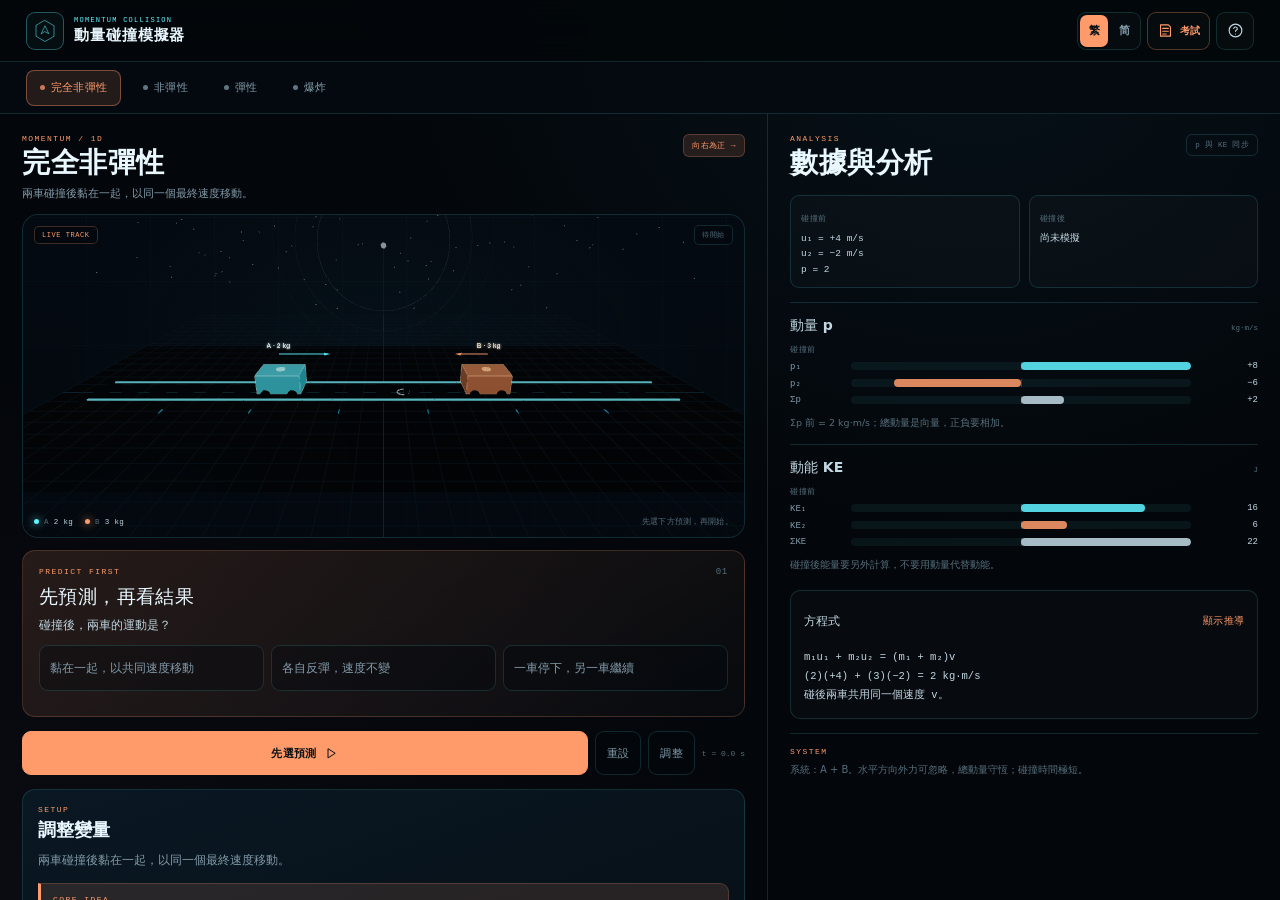
==== commit a4d5f981: "feat(momentum): rename collision simulator and add Traditional/Simplified switch" ====
--- a/games/momentum/index.html
+++ b/games/momentum/index.html
@@ -7,9 +7,9 @@
   <meta name="apple-mobile-web-app-capable" content="yes" />
   <meta name="mobile-web-app-capable" content="yes" />
   <meta name="apple-mobile-web-app-status-bar-style" content="black-translucent" />
-  <meta name="apple-mobile-web-app-title" content="動量實驗室" />
-  <meta name="description" content="動量實驗室：用手機或 iPad 學動量守恆、完全非彈性、非彈性、彈性碰撞與爆炸，附文字題考試模式。" />
-  <title>動量實驗室 · Momentum Lab</title>
+  <meta name="apple-mobile-web-app-title" content="動量碰撞模擬器" />
+  <meta name="description" content="動量碰撞模擬器：用手機或 iPad 學動量守恆、完全非彈性、非彈性、彈性碰撞與爆炸，附文字題考試模式。" />
+  <title>動量碰撞模擬器 · Momentum Collision</title>
   <link rel="manifest" href="./manifest.webmanifest" />
   <link rel="apple-touch-icon" href="./icons/apple-touch-icon.png" />
   <link rel="icon" href="./icons/favicon-32.png" />
@@ -26,11 +26,15 @@
           </svg>
         </span>
         <span class="brand-copy">
-          <span class="brand-kicker">MOMENTUM LAB</span>
-          <span class="brand-name">動量實驗室</span>
+          <span class="brand-kicker">MOMENTUM COLLISION</span>
+          <span class="brand-name">動量碰撞模擬器</span>
         </span>
       </a>
       <div class="header-actions">
+        <div class="lang-switch" id="langSwitch" role="group" aria-label="語言切換">
+          <button type="button" data-lang="zh-Hant" class="is-active" aria-pressed="true">繁</button>
+          <button type="button" data-lang="zh-Hans" aria-pressed="false">简</button>
+        </div>
         <button class="header-btn" id="examBtn" type="button">
           <svg viewBox="0 0 24 24" aria-hidden="true"><path d="M5 4h11l3 3v13H5Z"/><path d="M8 9h8M8 13h8M8 17h5"/></svg>
           <span>考試</span>
--- a/games/momentum/style.css
+++ b/games/momentum/style.css
@@ -177,6 +177,36 @@
   flex: 0 0 auto;
 }
 
+.lang-switch {
+  display: inline-flex;
+  gap: 2px;
+  align-items: center;
+  min-height: 38px;
+  padding: 2px;
+  border: 1px solid var(--line);
+  border-radius: 9px;
+  background: rgba(255, 255, 255, 0.02);
+}
+
+.lang-switch button {
+  min-width: 28px;
+  min-height: 32px;
+  padding: 0 6px;
+  border: 0;
+  border-radius: 7px;
+  background: transparent;
+  color: var(--muted);
+  font-size: 11px;
+  font-weight: 600;
+  line-height: 1;
+  transition: background 0.2s ease, color 0.2s ease;
+}
+
+.lang-switch button.is-active {
+  background: var(--accent);
+  color: #041014;
+}
+
 .icon-btn,
 .header-btn {
   display: inline-flex;
@@ -1913,6 +1943,23 @@
   }
 }
 
+/* ---------- Embedded in FunLearning ---------- */
+/* The host already shows the game title and back navigation. */
+body.is-embed .brand {
+  display: none;
+}
+
+body.is-embed .app-header {
+  justify-content: flex-end;
+}
+
+@media (max-width: 360px) {
+  .lang-switch button {
+    min-width: 24px;
+    padding: 0 4px;
+  }
+}
+
 @media (prefers-reduced-motion: reduce) {
   *,
   *::before,
